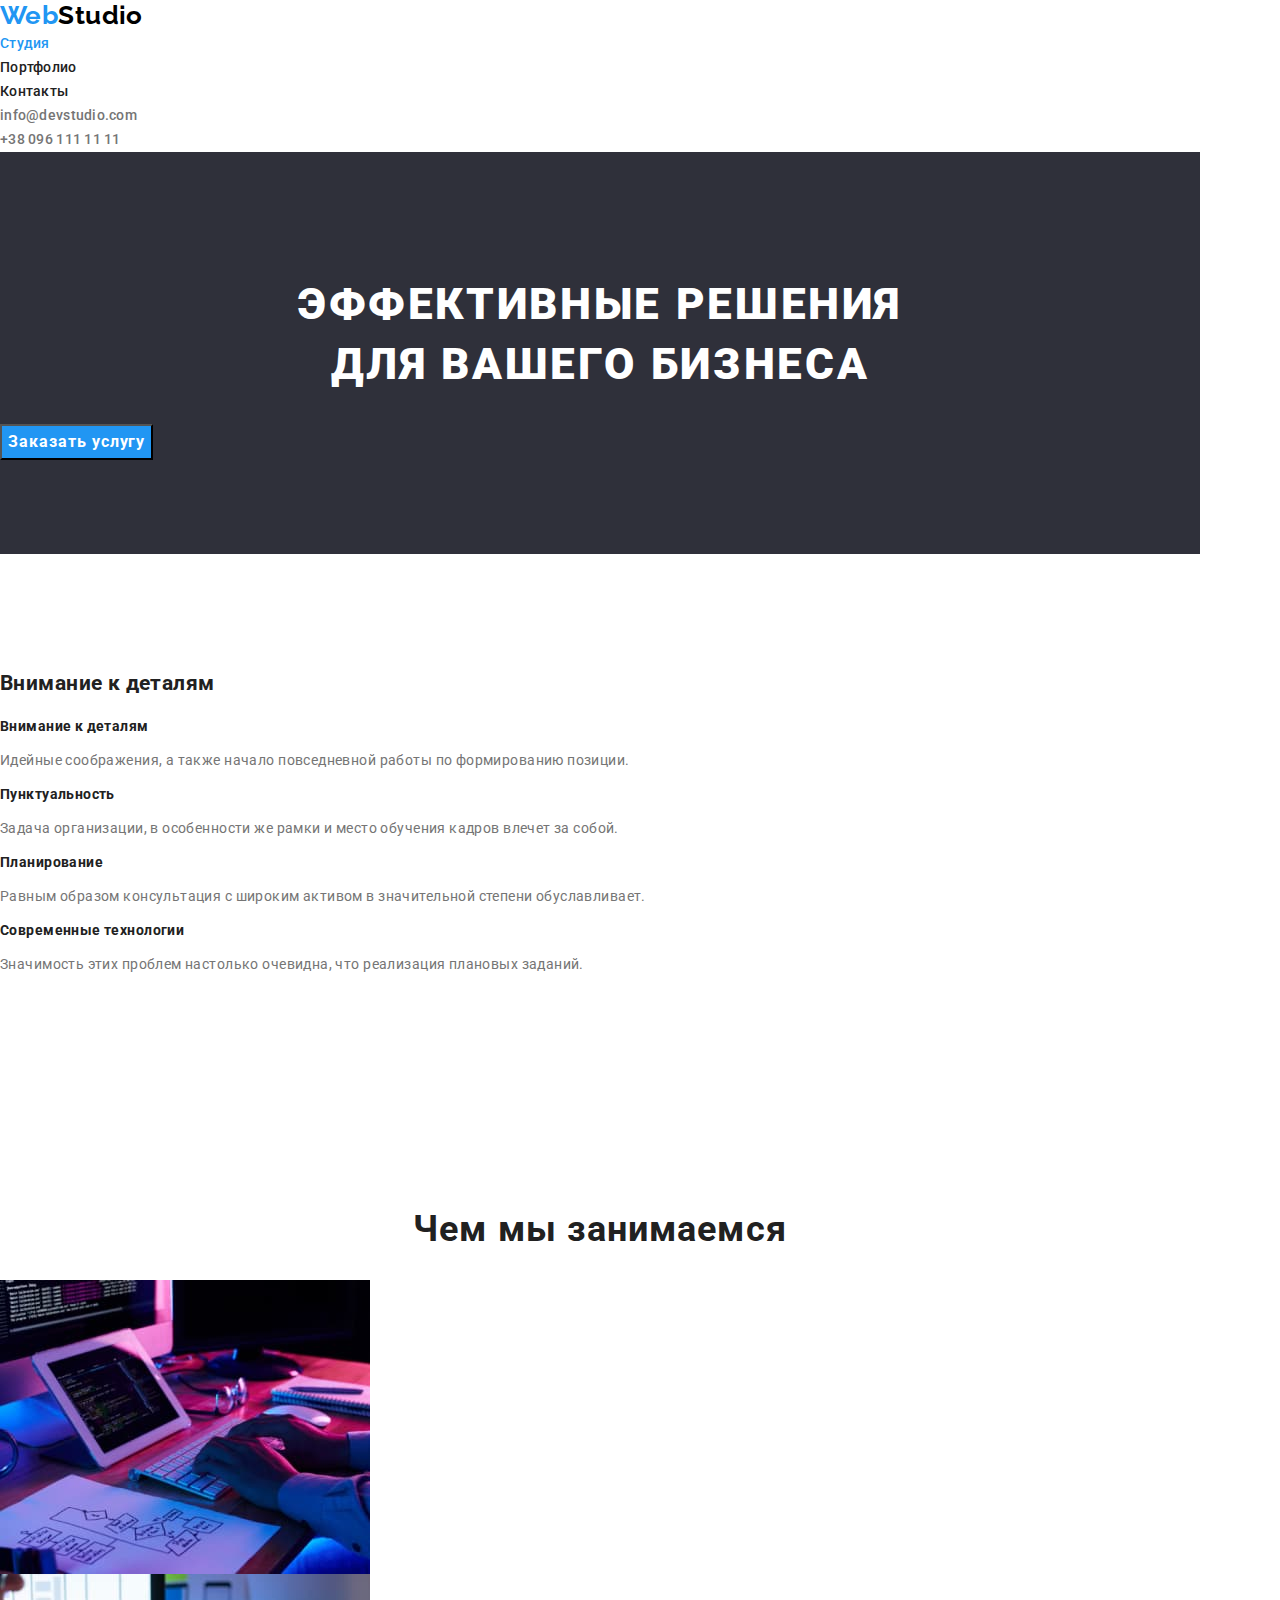
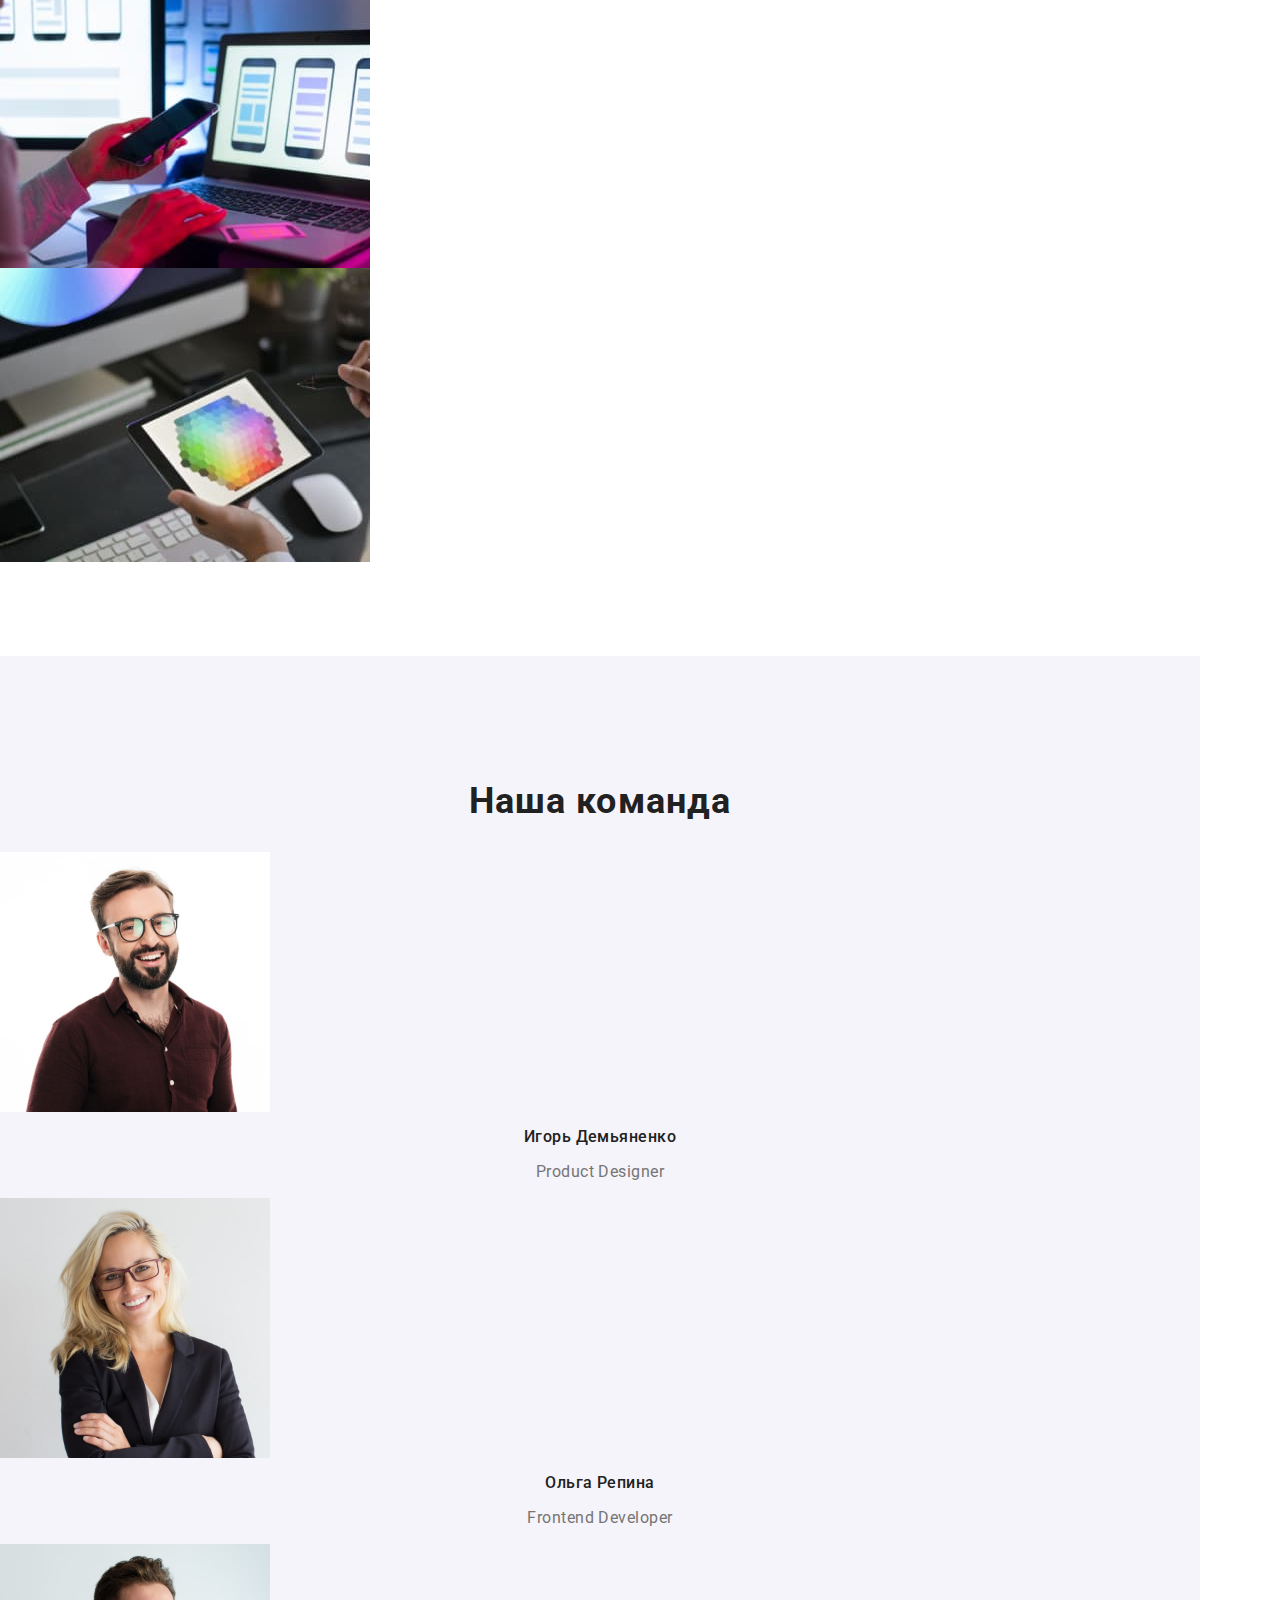
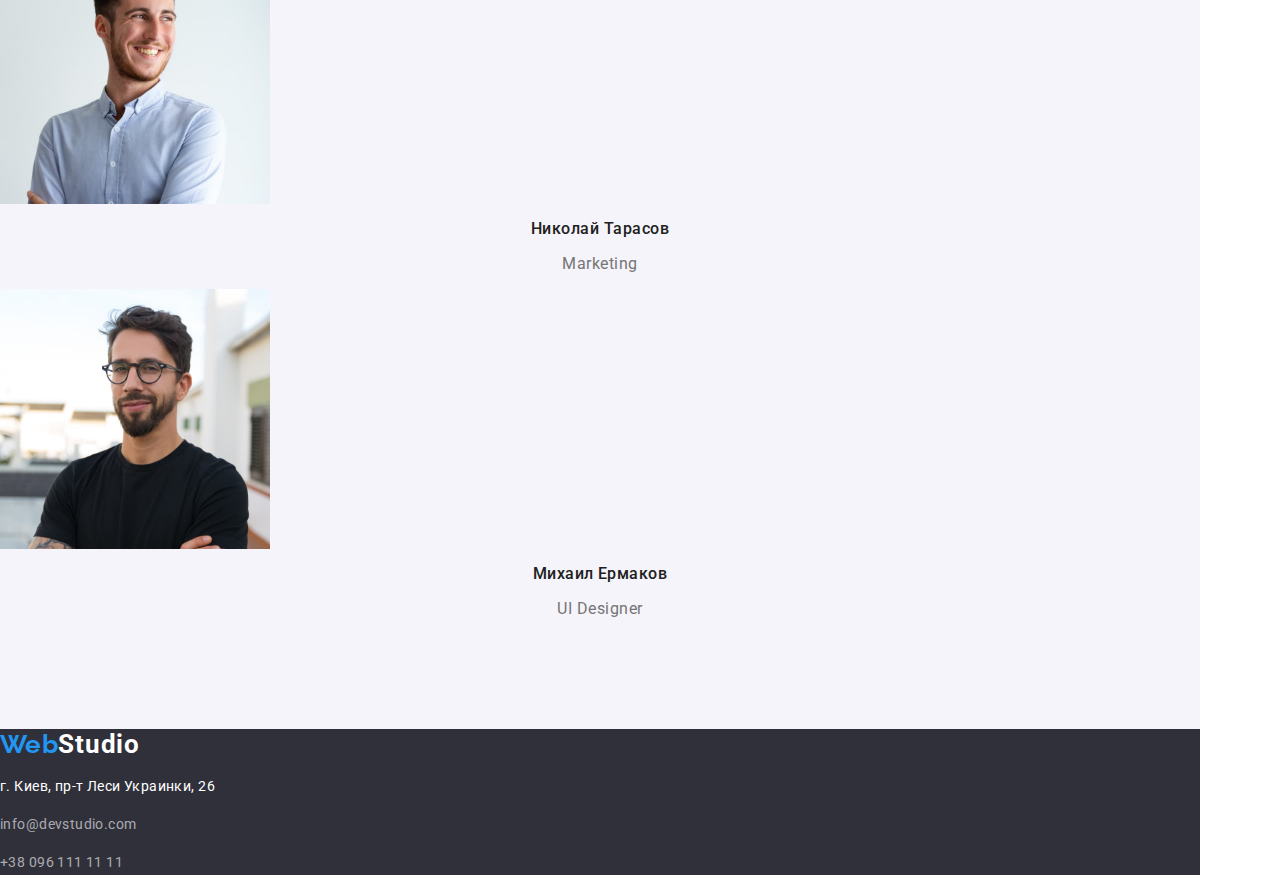
==== index.html @ 519ac24e "Normalize, sizing" ====
<!DOCTYPE html>
<html lang="ru">
  <head>
    <meta charset="UTF-8" />
    <meta http-equiv="X-UA-Compatible" content="IE=edge" />
    <meta name="viewport" content="width=device-width, initial-scale=1.0" />
    <title>Студия</title>
    <!--  -->
    <link
      rel="stylesheet"
      href="https://cdnjs.cloudflare.com/ajax/libs/modern-normalize/1.1.0/modern-normalize.min.css"
    />
    <!--Подключение CSS-->
    <link rel="stylesheet" href="./css/styles.css" />
    <!-- Подключение шрифтов с google -->
    <link rel="preconnect" href="https://fonts.googleapis.com" />
    <link rel="preconnect" href="https://fonts.gstatic.com" crossorigin />
    <link
      href="https://fonts.googleapis.com/css2?family=Raleway:wght@700&family=Roboto:wght@400;500;700;900&display=swap"
      rel="stylesheet"
    />
  </head>
  <body>
    <div class="container">
      <!--Шапка-->
      <header class="head">
        <!--Навигация шапки-->
        <nav class="site-navigation">
          <!--Черный Логотип-->
          <a href="./index.html"
            ><span class="web no-lines">Web</span
            ><span class="studio no-lines">Studio</span></a
          >
          <!--Навигация сайта-->
          <ul class="no-dote">
            <li>
              <a class="nav-text no-lines active-page" href="./index.html"
                >Студия</a
              >
            </li>
            <li>
              <a class="nav-text no-lines" href="./portfolio.html">Портфолио</a>
            </li>
            <li><a class="nav-text no-lines" href="">Контакты</a></li>
          </ul>
        </nav>
        <!--Контакты-->
        <ul class="no-dote">
          <li>
            <a class="contacts no-lines" href="mailto:info@devstudio.com"
              >info@devstudio.com</a
            >
          </li>
          <li>
            <a class="contacts no-lines" href="tel:+380961111111"
              >+38 096 111 11 11</a
            >
          </li>
        </ul>
      </header>
      <main class="main-studio">
        <!--баннер-->
        <div class="banner">
          <section class="banner-color section">
            <h1 class="main-studio-header">
              Эффективные решения <br />
              для вашего бизнеса
            </h1>
            <button class="banner-button text-shadow" type="button">
              Заказать услугу
            </button>
          </section>
        </div>
        <!--Основные принципы-->
        <section class="main-princeples section">
          <h2 class="hidden-header">Внимание к деталям</h2>
          <ul class="no-dote">
            <li>
              <h3 class="second-header">Внимание к деталям</h3>
              <p class="principles-description">
                Идейные соображения, а также начало повседневной работы по
                формированию позиции.
              </p>
            </li>
            <li>
              <h3 class="second-header">Пунктуальность</h3>
              <p class="principles-description">
                Задача организации, в особенности же рамки и место обучения
                кадров влечет за собой.
              </p>
            </li>
            <li>
              <h3 class="second-header">Планирование</h3>
              <p class="principles-description">
                Равным образом консультация с широким активом в значительной
                степени обуславливает.
              </p>
            </li>
            <li>
              <h3 class="second-header">Современные технологии</h3>
              <p class="principles-description">
                Значимость этих проблем настолько очевидна, что реализация
                плановых заданий.
              </p>
            </li>
          </ul>
        </section>
        <!--Чем мы занимаемся-->
        <section class="section">
          <h2 class="section-header-text">Чем мы занимаемся</h2>
          <ul class="no-dote">
            <li>
              <img
                class="img-block"
                src="./images/job1.jpg"
                alt="Верстаем"
                width="370"
              />
            </li>
            <li>
              <img
                class="img-block"
                src="./images/job2.jpg"
                alt="Рисуем"
                width="370"
              />
            </li>
            <li>
              <img
                class="img-block"
                src="./images/job3.jpg"
                alt="Продаем"
                width="370"
              />
            </li>
          </ul>
        </section>
        <!--Сотрудники-->
        <section class="about-workers section">
          <h2 class="section-header-text">Наша команда</h2>
          <ul class="no-dote">
            <li>
              <img
                class="img-block"
                src="./images/igor.jpg"
                alt="Игорь Демьяненко"
                width="270"
              />
              <h3 class="worker-name">Игорь Демьяненко</h3>
              <p class="position">Product Designer</p>
            </li>
            <li>
              <img
                class="img-block"
                src="./images/olga.jpg"
                alt="Ольга Репина"
                width="270"
              />
              <h3 class="worker-name">Ольга Репина</h3>
              <p class="position">Frontend Developer</p>
            </li>
            <li>
              <img
                class="img-block"
                src="./images/nikolai.jpg"
                alt="Николай Тарасов"
                width="270"
              />
              <h3 class="worker-name">Николай Тарасов</h3>
              <p class="position">Marketing</p>
            </li>
            <li>
              <img
                class="img-block"
                src="./images/mihail.jpg"
                alt="Михаил Ермаков"
                width="270"
              />
              <h3 class="worker-name">Михаил Ермаков</h3>
              <p class="position">UI Designer</p>
            </li>
          </ul>
        </section>
      </main>
      <!--Подвал-->
      <footer class="basment">
        <!-- Белый логотип -->
        <a href="./index.html"
          ><span class="web no-lines">Web</span
          ><span class="studio-basment no-lines">Studio</span></a
        >
        <!-- Нижние контакты -->
        <address>
          <p>
            <a
              class="address-activity no-lines"
              href="https://www.google.com.ua/maps/place/%D0%B1%D1%83%D0%BB.+%D0%9B%D0%B5%D1%81%D0%B8+%D0%A3%D0%BA%D1%80%D0%B0%D0%B8%D0%BD%D0%BA%D0%B8,+26,+%D0%9A%D0%B8%D0%B5%D0%B2,+02000/@50.4265841,30.5361971,17z/data=!3m1!4b1!4m5!3m4!1s0x40d4cf0e033ecbe9:0x57a4dffefec77da0!8m2!3d50.4265807!4d30.5383858?hl=ru&authuser=0"
              >г. Киев, пр-т Леси Украинки, 26</a
            >
          </p>
          <p>
            <a
              class="contacts-basment no-lines"
              href="mailto:info@devstudio.com"
              >info@devstudio.com</a
            >
          </p>
          <p>
            <a class="contacts-basment no-lines" href="tel:+380961111111"
              >+38 096 111 11 11</a
            >
          </p>
        </address>
      </footer>
    </div>
  </body>
</html>
---- css/styles.css ----
/* Палитра */
/* Цвет основного текста #212121*/
/* Вторичный цвет текста #757575*/
/* Троичный цвет текста rgba(255, 255, 255, 0.6); */
/* Цвет действия #2196F3*/
/* Белый цвет текста #FFFFFF*/
/* Основной фон #ffffff*/
/* Вторичный фон #E5E5E5; */
/* Дополнительный фон #2F303A; */

:root {
  --main-text-color: #212121;
  --brand-color: #2196f3;
  --second-text-color: #757575;
  --white-color: #ffffff;
}
body {
  color: var(--main-text-color);
  font-family: "roboto", sans-serif;
  font-weight: 400;
  font-size: 14px;
  line-height: 1.71;
  letter-spacing: 0.03em;
  background-color: var(--white-color);
}
.container {
  width: 1200px;
}

/* img делаем блочным */
.img-block {
  display: block;
  max-width: 100%;
  height: auto;
}
/*  */
.no-lines {
  /* Забираем декоративные линии */
  text-decoration: none;
  /* Забираем декоративные линии */
  display: inline-block;
}

/* Забираем вид маркера и отступы*/
.no-dote {
  list-style-type: none;
  margin: 0;
  padding: 0;
}

/*Шапка*/
/*Navigation*/
/*Logotyp*/
.web,
.studio {
  text-decoration: none;
  font-family: Raleway;
  font-weight: bold;
  font-size: 26px;
  line-height: 1.2;
}
.web {
  color: var(--brand-color);
}
.studio {
  color: #000000;
}
.nav-text {
  color: var(--main-text-color);
  font-style: normal;
  font-weight: 500;
  font-size: 14px;
  line-height: 1.14;
  letter-spacing: 0.02em;
}
.active-page {
  color: var(--brand-color);
}

.nav-text:hover,
.nav-text:focus {
  color: var(--brand-color);
}

.contacts {
  text-decoration: none;
  font-style: normal;
  font-weight: 500;
  font-size: 14px;
  line-height: 1.14;
  letter-spacing: 0.02em;
  color: var(--second-text-color);
}
.contacts:hover,
.contacts:focus {
  color: var(--brand-color);
}
.mail-contact
/*Студия*/
/*Баннер*/
.banner {
  background-color: #2f303a;
}
.banner-color {
  background-color: #2f303a;
}
.main-studio-header {
  font-weight: 900;
  font-size: 44px;
  line-height: 1.36;
  text-align: center;
  letter-spacing: 0.06em;
  text-transform: uppercase;
  color: var(--white-color);
}
.banner-button {
  letter-spacing: 0.06em;
  font-weight: bold;
  font-size: 16px;
  line-height: 1.87;
  align-items: center;

  background: var(--brand-color);
}
.text-shadow {
  color: var(--white-color);
}
.text-shadow:hover,
.text-shadow:focus {
  text-shadow: 0px 4px 4px rgba(0, 0, 0, 0.25), 0px 4px 4px rgba(0, 0, 0, 0.25);
}

/*Основные принципы*/

.second-header {
  font-weight: bold;
  font-size: 14px;
  line-height: 1.14;
}
.principles-description {
  font-size: 14px;
  line-height: 1.71;
  letter-spacing: 0.03em;
  color: var(--second-text-color);
}
/*Чем мы занимаемся*/
/* Наша команда */
.about-workers {
  background-color: #f5f4fa;
}
.section-header-text {
  font-weight: bold;
  font-size: 36px;
  line-height: 1.17;
  text-align: center;
  letter-spacing: 0.03em;
}
.worker-name {
  font-weight: 500;
  font-size: 16px;
  line-height: 1.18;
  text-align: center;
  letter-spacing: 0.03em;
}
.position {
  font-size: 16px;
  line-height: 1.18;
  text-align: center;
  letter-spacing: 0.03em;
  color: var(--second-text-color);
}
/*Подвал*/
.basment {
  background: #2f303a;
}

.address-activity {
  font-style: normal;
  font-size: 14px;
  line-height: 1.71;
  letter-spacing: 0.03em;
  color: var(--white-color);
}
.address-activity:hover,
.address-activity:focus {
  color: var(--brand-color);
}
.contacts-basment {
  font-style: normal;
  font-size: 14px;
  line-height: 1.71;
  letter-spacing: 0.03em;
  color: rgba(255, 255, 255, 0.6);
}
.contacts-basment:hover,
.contacts-basment:focus {
  color: var(--brand-color);
}
.studio-basment {
  font-weight: bold;
  font-size: 26px;
  line-height: 1.19;
  letter-spacing: 0.03em;
  color: var(--white-color);
}
/*Портфолио*/
.section {
  padding-top: 94px;
  padding-bottom: 94px;
}
.button-cursor {
  font-family: Raleway;
  background-color: #f5f4fa;
  font-style: normal;
  font-weight: 500;
  font-size: 16px;
  line-height: 1.62;
  text-align: center;
  letter-spacing: 0.03em;
}
.blue-button {
  background-color: var(--brand-color);
  color: var(--white-color);
}
.button-cursor:hover,
.button-cursor:focus {
  background-color: var(--brand-color);
  color: var(--white-color);
}
.project-name {
  font-weight: bold;
  font-size: 18px;
  line-height: 2;
}

.signature-gray {
  color: var(--second-text-color);
  font-size: 16px;
  line-height: 2;
}
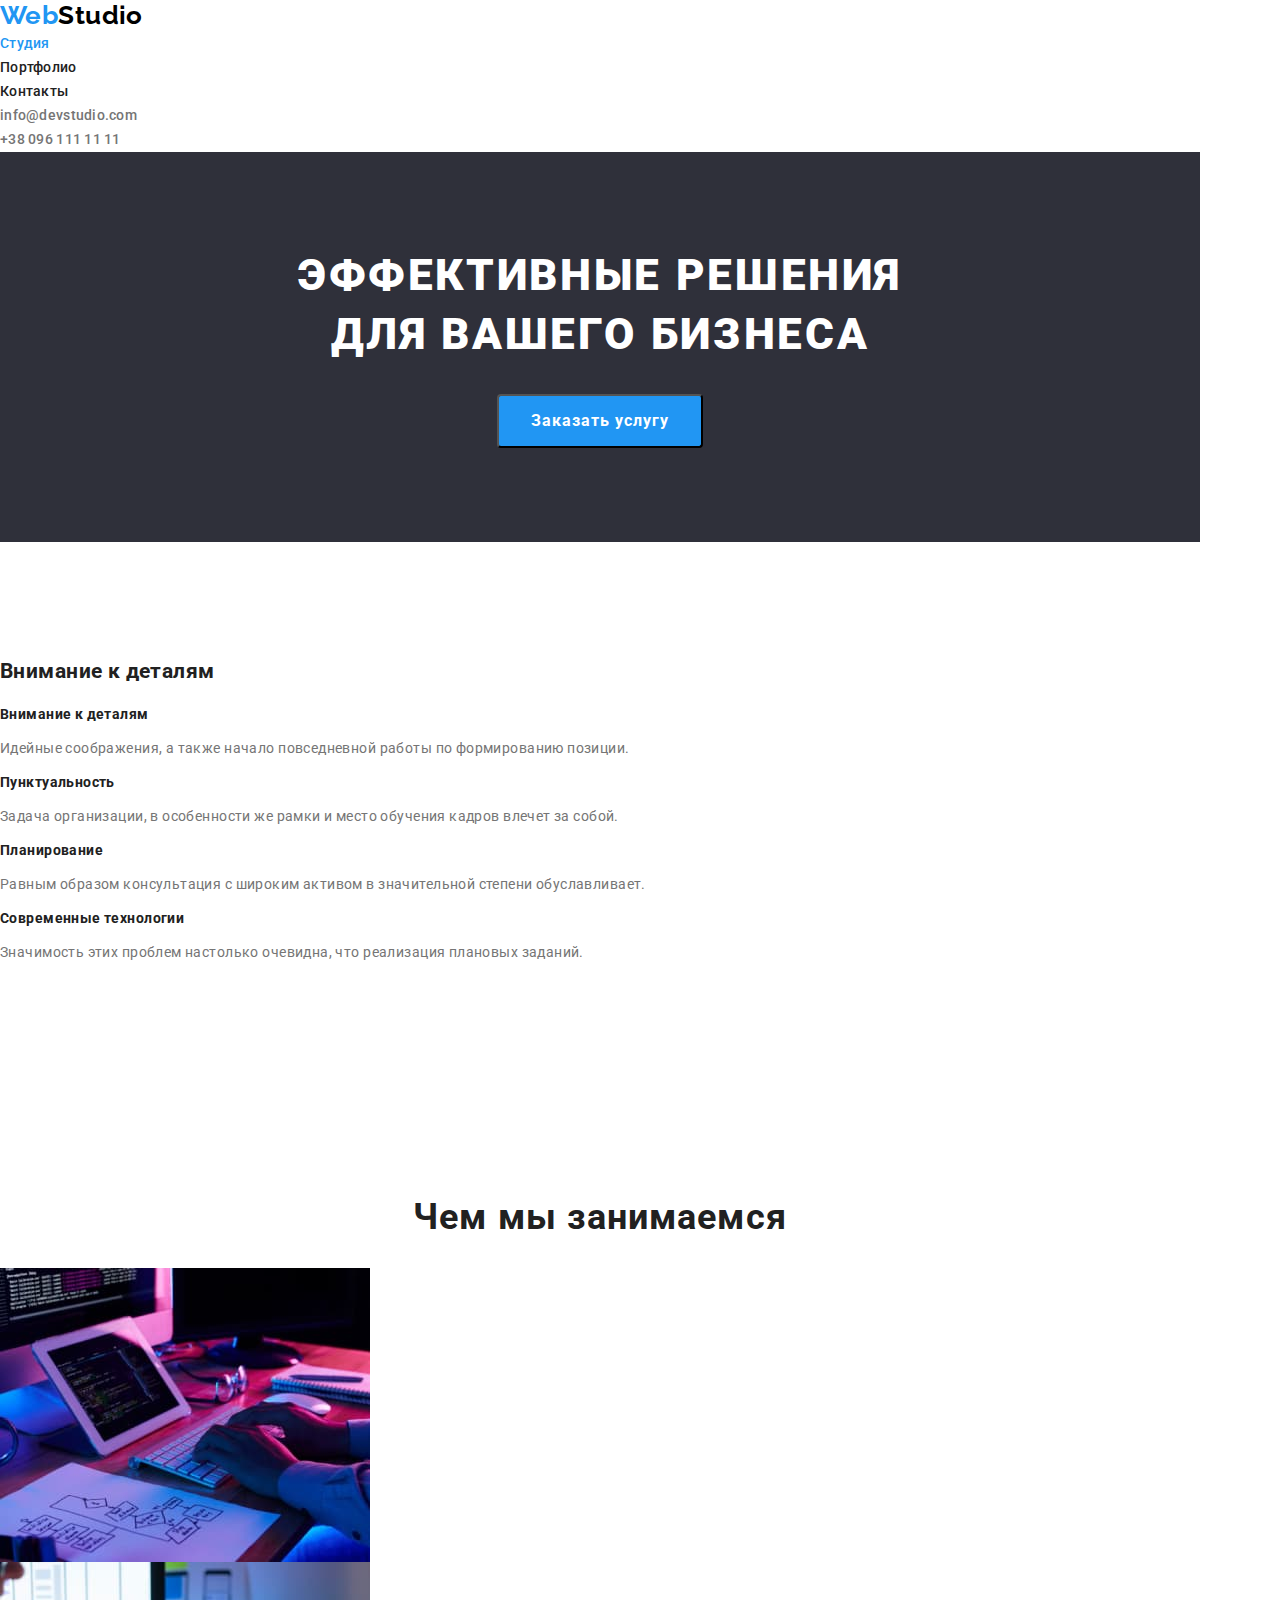
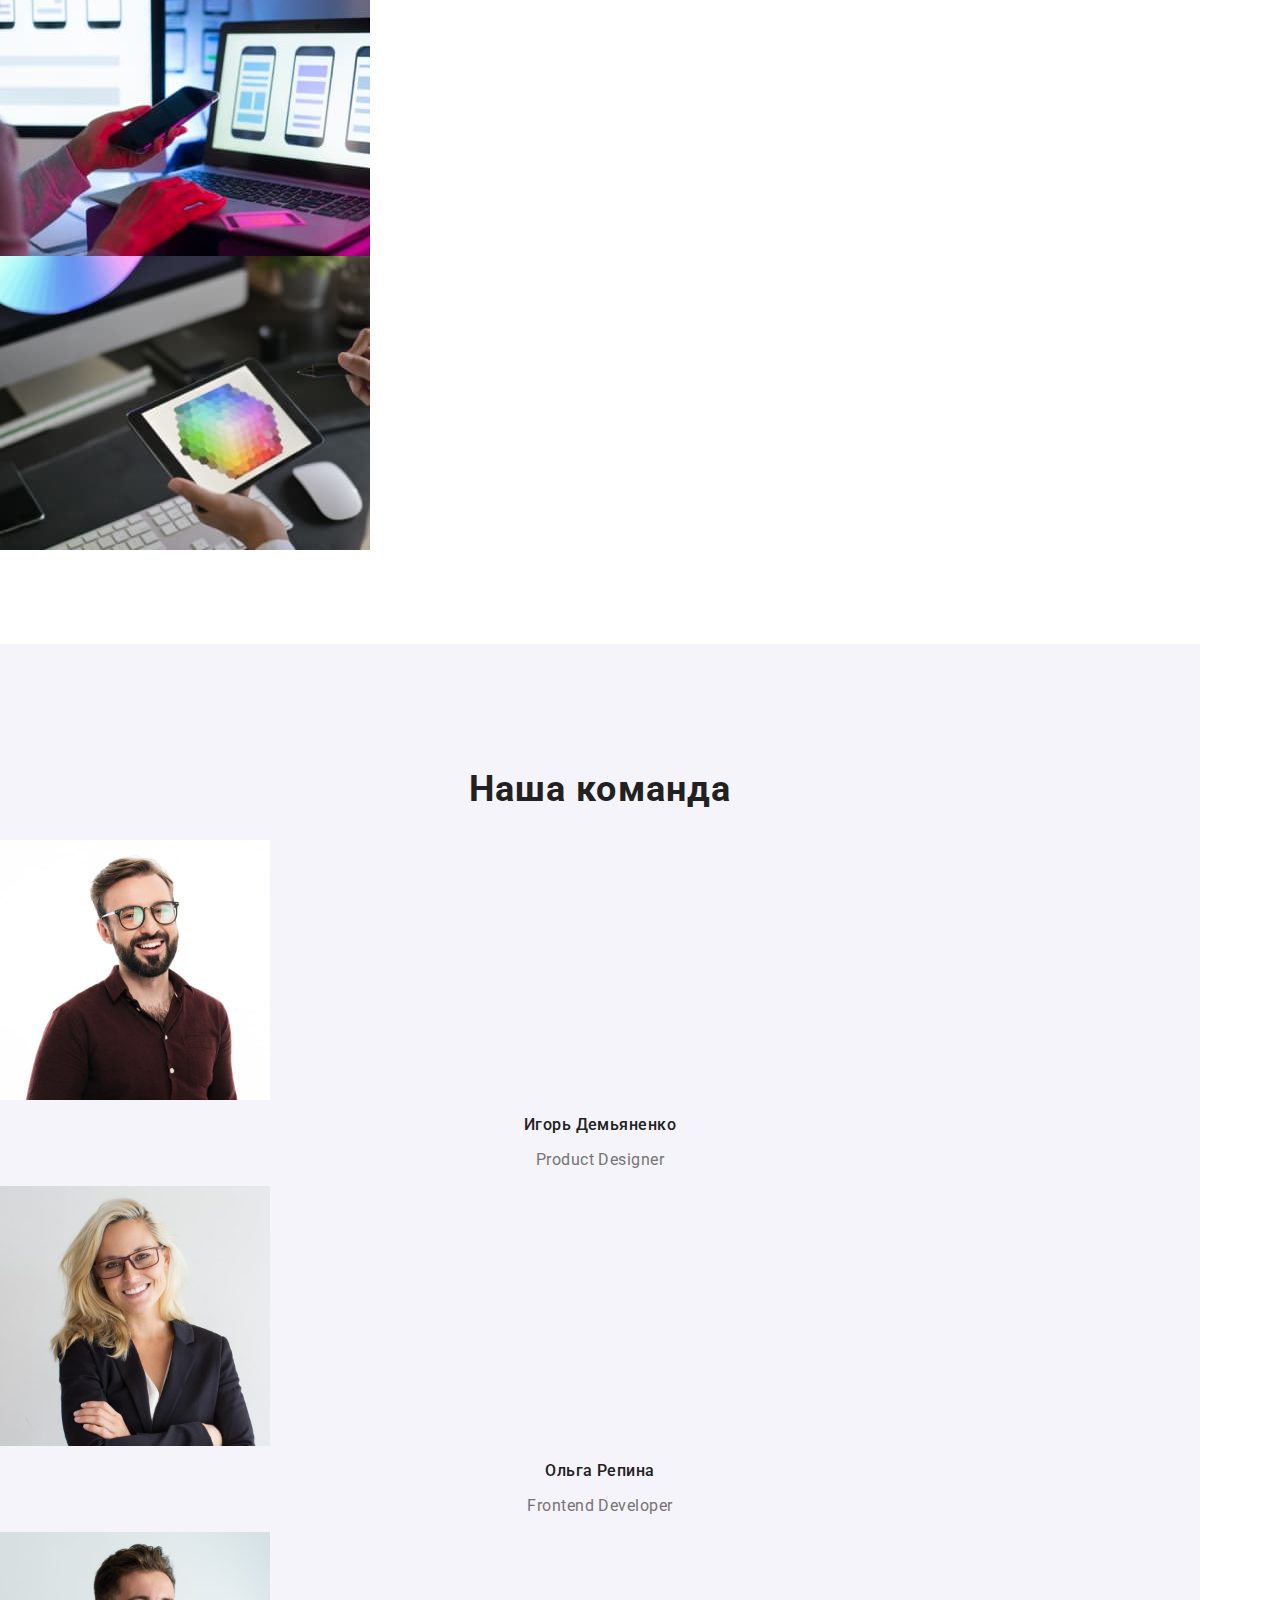
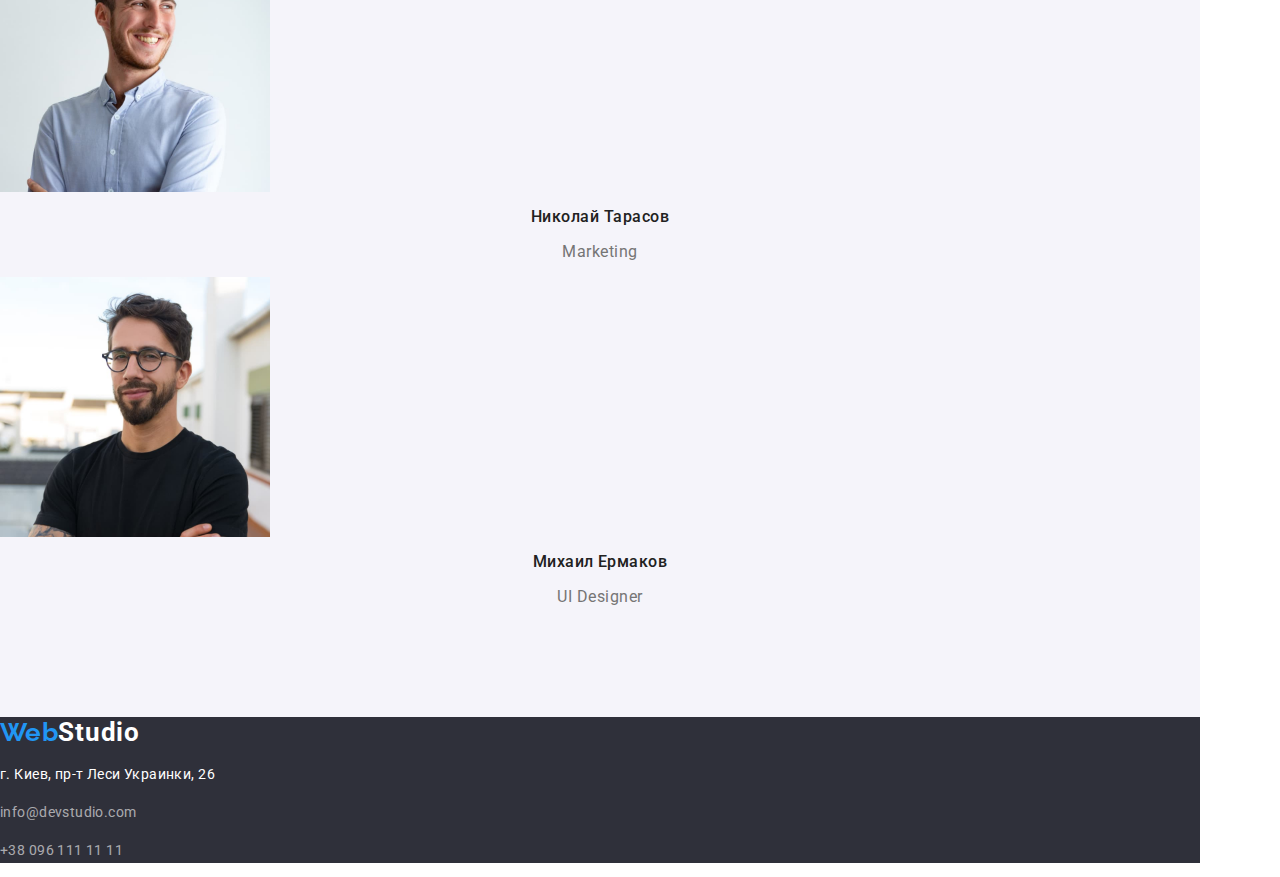
==== commit 7087c16b: "Start" ====
--- a/index.html
+++ b/index.html
@@ -5,7 +5,7 @@
     <meta http-equiv="X-UA-Compatible" content="IE=edge" />
     <meta name="viewport" content="width=device-width, initial-scale=1.0" />
     <title>Студия</title>
-    <!--  -->
+    <!--Подключение нормализатора-->
     <link
       rel="stylesheet"
       href="https://cdnjs.cloudflare.com/ajax/libs/modern-normalize/1.1.0/modern-normalize.min.css"
@@ -61,7 +61,7 @@
       <main class="main-studio">
         <!--баннер-->
         <div class="banner">
-          <section class="banner-color section">
+          <section class="banner-color banner-section section">
             <h1 class="main-studio-header">
               Эффективные решения <br />
               для вашего бизнеса
--- a/css/styles.css
+++ b/css/styles.css
@@ -101,10 +101,15 @@
 .banner {
   background-color: #2f303a;
 }
+.banner-section {
+  text-align: center;
+}
 .banner-color {
   background-color: #2f303a;
 }
 .main-studio-header {
+  margin-top: 0;
+  margin-bottom: 29px;
   font-weight: 900;
   font-size: 44px;
   line-height: 1.36;
@@ -114,14 +119,18 @@
   color: var(--white-color);
 }
 .banner-button {
+  padding: 10px 32px;
+  border-radius: 4px;
+  margin-left: auto;
+  margin-right: auto;
   letter-spacing: 0.06em;
   font-weight: bold;
   font-size: 16px;
   line-height: 1.87;
   align-items: center;
-
   background: var(--brand-color);
 }
+
 .text-shadow {
   color: var(--white-color);
 }
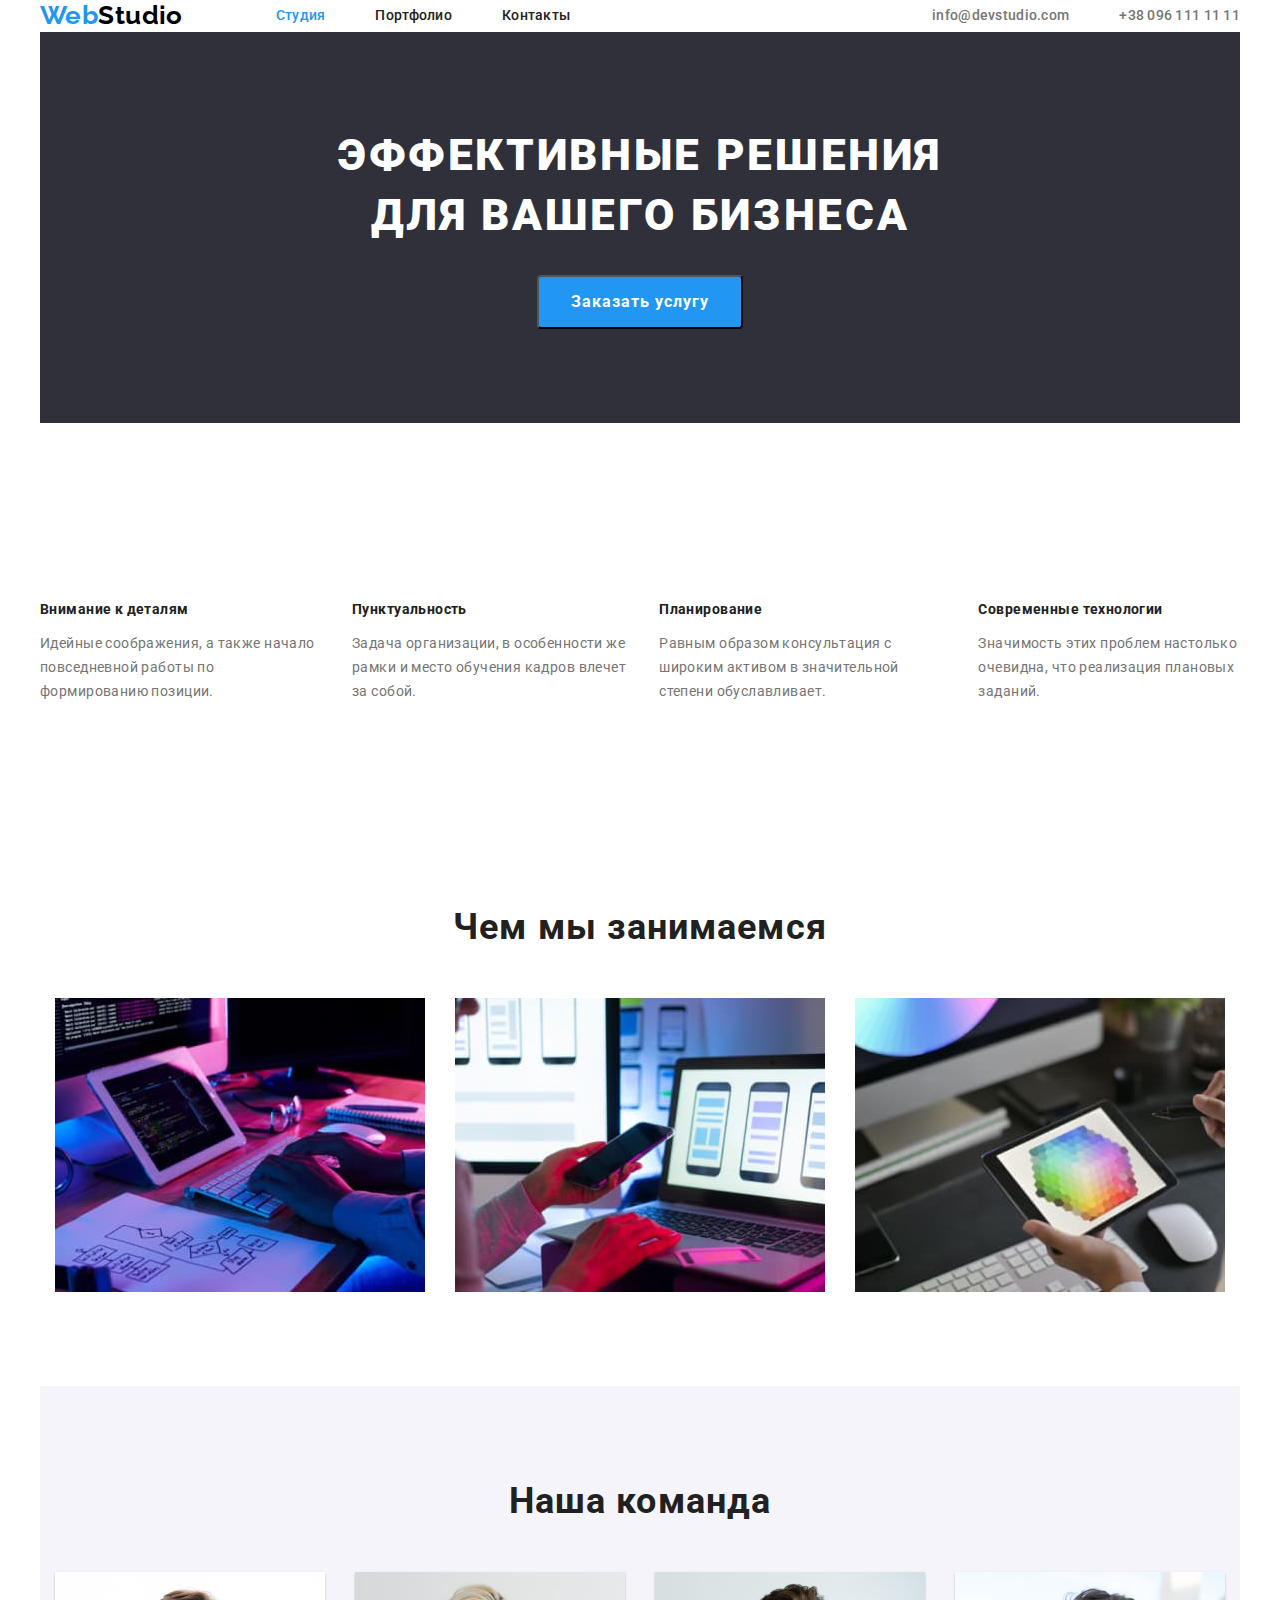
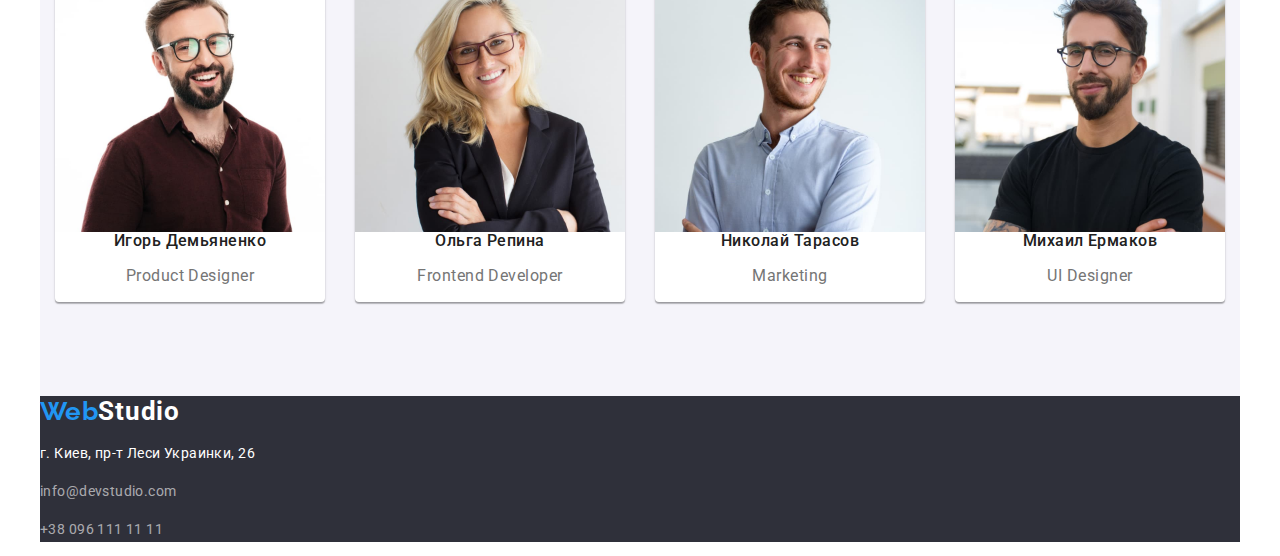
==== commit 7320ba18: "flex-containers" ====
--- a/index.html
+++ b/index.html
@@ -24,39 +24,45 @@
     <div class="container">
       <!--Шапка-->
       <header class="head">
-        <!--Навигация шапки-->
-        <nav class="site-navigation">
-          <!--Черный Логотип-->
-          <a href="./index.html"
-            ><span class="web no-lines">Web</span
-            ><span class="studio no-lines">Studio</span></a
-          >
-          <!--Навигация сайта-->
-          <ul class="no-dote">
-            <li>
-              <a class="nav-text no-lines active-page" href="./index.html"
-                >Студия</a
+        <div class="head-row">
+          <!--Навигация шапки-->
+          <nav class="nav-row site-navigation">
+            <!--Черный Логотип-->
+            <a href="./index.html"
+              ><span class="web no-lines">Web</span
+              ><span class="studio no-lines">Studio</span></a
+            >
+            <!--Навигация сайта-->
+            <ul class="site-nav no-dote">
+              <li class="item">
+                <a class="nav-text no-lines active-page" href="./index.html"
+                  >Студия</a
+                >
+              </li>
+              <li class="item">
+                <a class="nav-text no-lines" href="./portfolio.html"
+                  >Портфолио</a
+                >
+              </li>
+              <li class="item">
+                <a class="nav-text no-lines" href="">Контакты</a>
+              </li>
+            </ul>
+          </nav>
+          <!--Контакты-->
+          <ul class="site-contacts no-dote">
+            <li class="item">
+              <a class="contacts no-lines" href="mailto:info@devstudio.com"
+                >info@devstudio.com</a
               >
             </li>
-            <li>
-              <a class="nav-text no-lines" href="./portfolio.html">Портфолио</a>
-            </li>
-            <li><a class="nav-text no-lines" href="">Контакты</a></li>
-          </ul>
-        </nav>
-        <!--Контакты-->
-        <ul class="no-dote">
-          <li>
-            <a class="contacts no-lines" href="mailto:info@devstudio.com"
-              >info@devstudio.com</a
-            >
-          </li>
-          <li>
-            <a class="contacts no-lines" href="tel:+380961111111"
-              >+38 096 111 11 11</a
-            >
-          </li>
-        </ul>
+            <li class="item">
+              <a class="contacts no-lines" href="tel:+380961111111"
+                >+38 096 111 11 11</a
+              >
+            </li>
+          </ul>
+        </div>
       </header>
       <main class="main-studio">
         <!--баннер-->
@@ -73,30 +79,30 @@
         </div>
         <!--Основные принципы-->
         <section class="main-princeples section">
-          <h2 class="hidden-header">Внимание к деталям</h2>
-          <ul class="no-dote">
-            <li>
+          <h2 class="visually-hidden">Внимание к деталям</h2>
+          <ul class="main-pr-list no-dote">
+            <li class="item">
               <h3 class="second-header">Внимание к деталям</h3>
               <p class="principles-description">
                 Идейные соображения, а также начало повседневной работы по
                 формированию позиции.
               </p>
             </li>
-            <li>
+            <li class="item">
               <h3 class="second-header">Пунктуальность</h3>
               <p class="principles-description">
                 Задача организации, в особенности же рамки и место обучения
                 кадров влечет за собой.
               </p>
             </li>
-            <li>
+            <li class="item">
               <h3 class="second-header">Планирование</h3>
               <p class="principles-description">
                 Равным образом консультация с широким активом в значительной
                 степени обуславливает.
               </p>
             </li>
-            <li>
+            <li class="item">
               <h3 class="second-header">Современные технологии</h3>
               <p class="principles-description">
                 Значимость этих проблем настолько очевидна, что реализация
@@ -108,8 +114,8 @@
         <!--Чем мы занимаемся-->
         <section class="section">
           <h2 class="section-header-text">Чем мы занимаемся</h2>
-          <ul class="no-dote">
-            <li>
+          <ul class="img-row no-dote">
+            <li class="item">
               <img
                 class="img-block"
                 src="./images/job1.jpg"
@@ -117,7 +123,7 @@
                 width="370"
               />
             </li>
-            <li>
+            <li class="item">
               <img
                 class="img-block"
                 src="./images/job2.jpg"
@@ -125,7 +131,7 @@
                 width="370"
               />
             </li>
-            <li>
+            <li class="item">
               <img
                 class="img-block"
                 src="./images/job3.jpg"
@@ -138,8 +144,8 @@
         <!--Сотрудники-->
         <section class="about-workers section">
           <h2 class="section-header-text">Наша команда</h2>
-          <ul class="no-dote">
-            <li>
+          <ul class="our-team no-dote">
+            <li class="item">
               <img
                 class="img-block"
                 src="./images/igor.jpg"
@@ -149,7 +155,7 @@
               <h3 class="worker-name">Игорь Демьяненко</h3>
               <p class="position">Product Designer</p>
             </li>
-            <li>
+            <li class="item">
               <img
                 class="img-block"
                 src="./images/olga.jpg"
@@ -159,7 +165,7 @@
               <h3 class="worker-name">Ольга Репина</h3>
               <p class="position">Frontend Developer</p>
             </li>
-            <li>
+            <li class="item">
               <img
                 class="img-block"
                 src="./images/nikolai.jpg"
@@ -169,7 +175,7 @@
               <h3 class="worker-name">Николай Тарасов</h3>
               <p class="position">Marketing</p>
             </li>
-            <li>
+            <li class="item">
               <img
                 class="img-block"
                 src="./images/mihail.jpg"
--- a/css/styles.css
+++ b/css/styles.css
@@ -23,8 +23,18 @@
   letter-spacing: 0.03em;
   background-color: var(--white-color);
 }
+h1,
+h2,
+h3 {
+  margin-top: 0;
+  margin-bottom: 0;
+}
 .container {
-  width: 1200px;
+  width: 1230px;
+  padding-right: 15px;
+  padding-left: 15px;
+  margin-right: auto;
+  margin-left: auto;
 }
 
 /* img делаем блочным */
@@ -49,7 +59,15 @@
 }
 
 /*Шапка*/
+.head-row {
+  display: flex;
+  align-items: center;
+}
 /*Navigation*/
+.nav-row {
+  display: flex;
+  align-items: center;
+}
 /*Logotyp*/
 .web,
 .studio {
@@ -65,6 +83,14 @@
 .studio {
   color: #000000;
 }
+.site-nav {
+  display: flex;
+  margin-left: 93px;
+}
+.site-nav .item:not(:last-child) {
+  margin-right: 50px;
+}
+
 .nav-text {
   color: var(--main-text-color);
   font-style: normal;
@@ -81,7 +107,13 @@
 .nav-text:focus {
   color: var(--brand-color);
 }
-
+.site-contacts {
+  display: flex;
+  margin-left: auto;
+}
+.site-contacts .item:not(:last-child) {
+  margin-right: 50px;
+}
 .contacts {
   text-decoration: none;
   font-style: normal;
@@ -140,7 +172,14 @@
 }
 
 /*Основные принципы*/
-
+.main-pr-list {
+  display: flex;
+  margin-top: 50px;
+  justify-content: center;
+}
+.main-pr-list .item:not(:last-child) {
+  margin-right: 30px;
+}
 .second-header {
   font-weight: bold;
   font-size: 14px;
@@ -153,6 +192,15 @@
   color: var(--second-text-color);
 }
 /*Чем мы занимаемся*/
+.img-row {
+  display: flex;
+  margin-top: 50px;
+  justify-content: center;
+}
+.img-row .item:not(:last-child) {
+  margin-right: 30px;
+}
+
 /* Наша команда */
 .about-workers {
   background-color: #f5f4fa;
@@ -163,6 +211,20 @@
   line-height: 1.17;
   text-align: center;
   letter-spacing: 0.03em;
+}
+.our-team {
+  display: flex;
+  margin-top: 50px;
+  justify-content: center;
+}
+.our-team .item:not(:last-child) {
+  margin-right: 30px;
+}
+.our-team .item {
+  background-color: var(--white-color);
+  box-shadow: 0px 1px 3px rgba(0, 0, 0, 0.12), 0px 1px 1px rgba(0, 0, 0, 0.14),
+    0px 2px 1px rgba(0, 0, 0, 0.2);
+  border-radius: 0px 0px 4px 4px;
 }
 .worker-name {
   font-weight: 500;
@@ -217,6 +279,18 @@
   padding-top: 94px;
   padding-bottom: 94px;
 }
+.visually-hidden {
+  color: transparent;
+  text-align: center;
+}
+.button-row {
+  display: flex;
+  justify-content: center;
+}
+.button-row .item:not(:last-child) {
+  margin-right: 8px;
+}
+
 .button-cursor {
   font-family: Raleway;
   background-color: #f5f4fa;
@@ -226,6 +300,10 @@
   line-height: 1.62;
   text-align: center;
   letter-spacing: 0.03em;
+
+  box-shadow: 0px 3px 1px rgba(0, 0, 0, 0.1), 0px 1px 2px rgba(0, 0, 0, 0.08),
+    0px 2px 2px rgba(0, 0, 0, 0.12);
+  border-radius: 4px;
 }
 .blue-button {
   background-color: var(--brand-color);
@@ -236,6 +314,18 @@
   background-color: var(--brand-color);
   color: var(--white-color);
 }
+.portfolio-gallery {
+  display: flex;
+  flex-wrap: wrap;
+}
+.portfolio-gallery .item {
+  margin-right: 30px;
+  margin-bottom: 30px;
+}
+.portfolio-gallery .item:nth-child(3n) {
+  margin-right: 0;
+}
+
 .project-name {
   font-weight: bold;
   font-size: 18px;
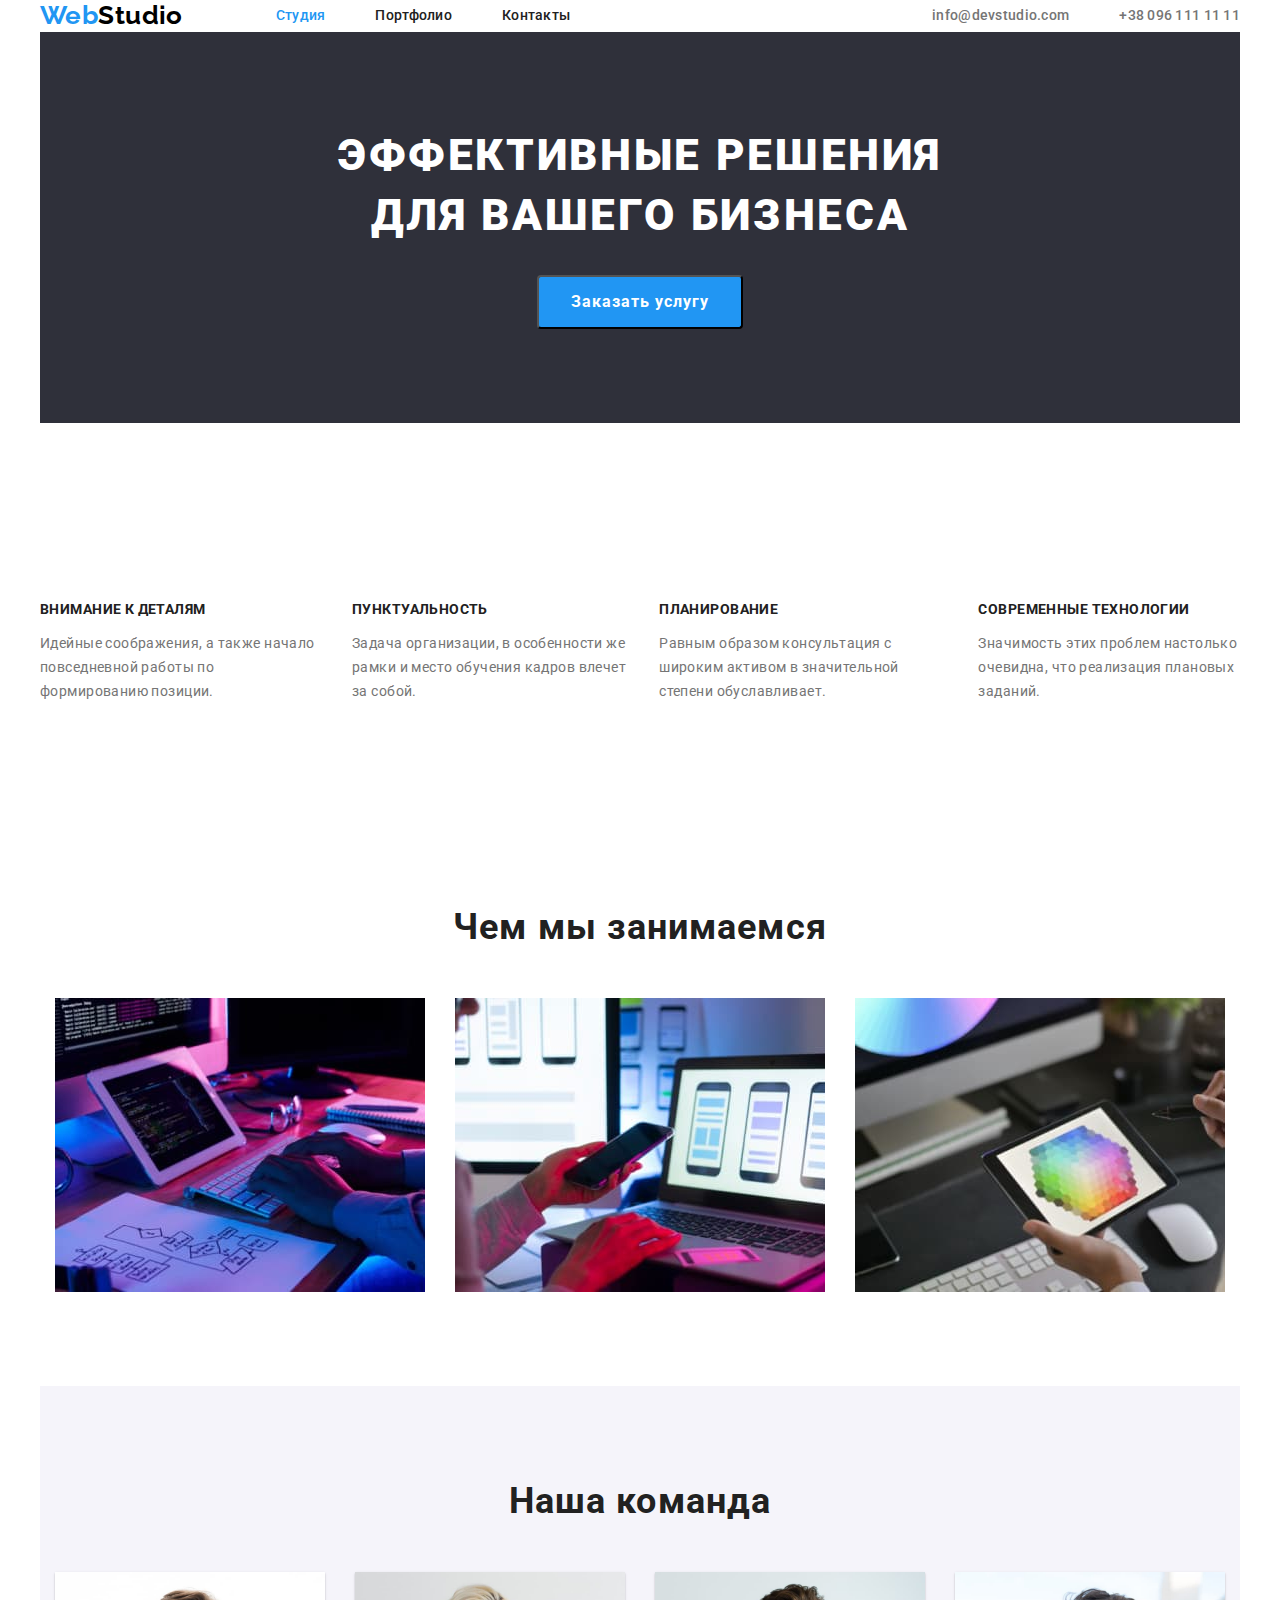
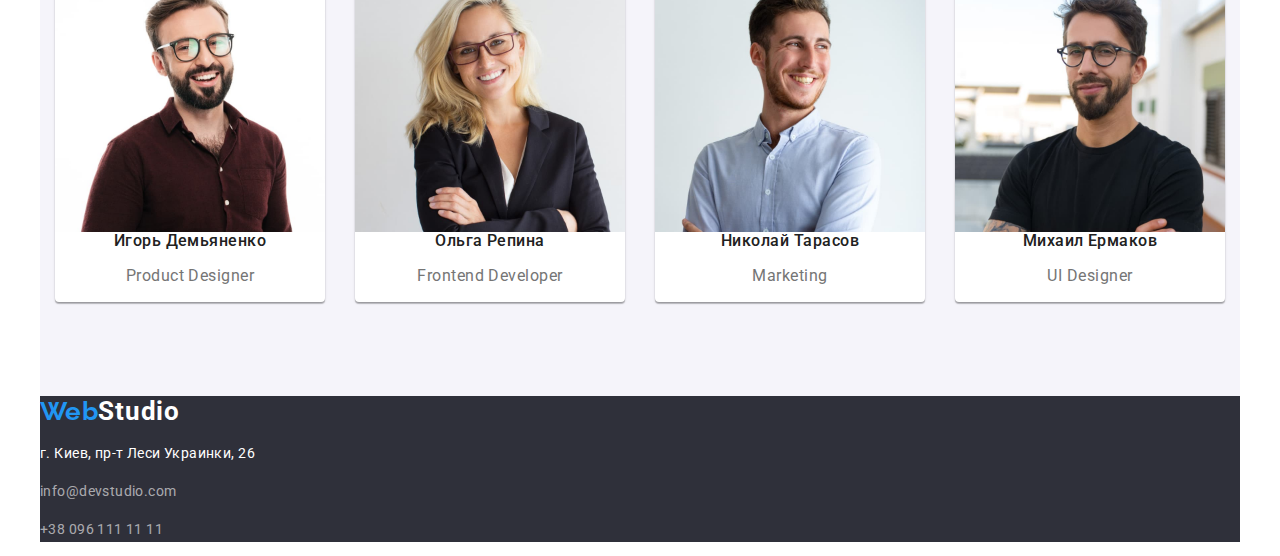
==== commit 9b6f039b: "uppertext" ====
--- a/index.html
+++ b/index.html
@@ -82,28 +82,28 @@
           <h2 class="visually-hidden">Внимание к деталям</h2>
           <ul class="main-pr-list no-dote">
             <li class="item">
-              <h3 class="second-header">Внимание к деталям</h3>
+              <h3 class="second-header">ВНИМАНИЕ К ДЕТАЛЯМ</h3>
               <p class="principles-description">
                 Идейные соображения, а также начало повседневной работы по
                 формированию позиции.
               </p>
             </li>
             <li class="item">
-              <h3 class="second-header">Пунктуальность</h3>
+              <h3 class="second-header">ПУНКТУАЛЬНОСТЬ</h3>
               <p class="principles-description">
                 Задача организации, в особенности же рамки и место обучения
                 кадров влечет за собой.
               </p>
             </li>
             <li class="item">
-              <h3 class="second-header">Планирование</h3>
+              <h3 class="second-header">ПЛАНИРОВАНИЕ</h3>
               <p class="principles-description">
                 Равным образом консультация с широким активом в значительной
                 степени обуславливает.
               </p>
             </li>
             <li class="item">
-              <h3 class="second-header">Современные технологии</h3>
+              <h3 class="second-header">СОВРЕМЕННЫЕ ТЕХНОЛОГИИ</h3>
               <p class="principles-description">
                 Значимость этих проблем настолько очевидна, что реализация
                 плановых заданий.
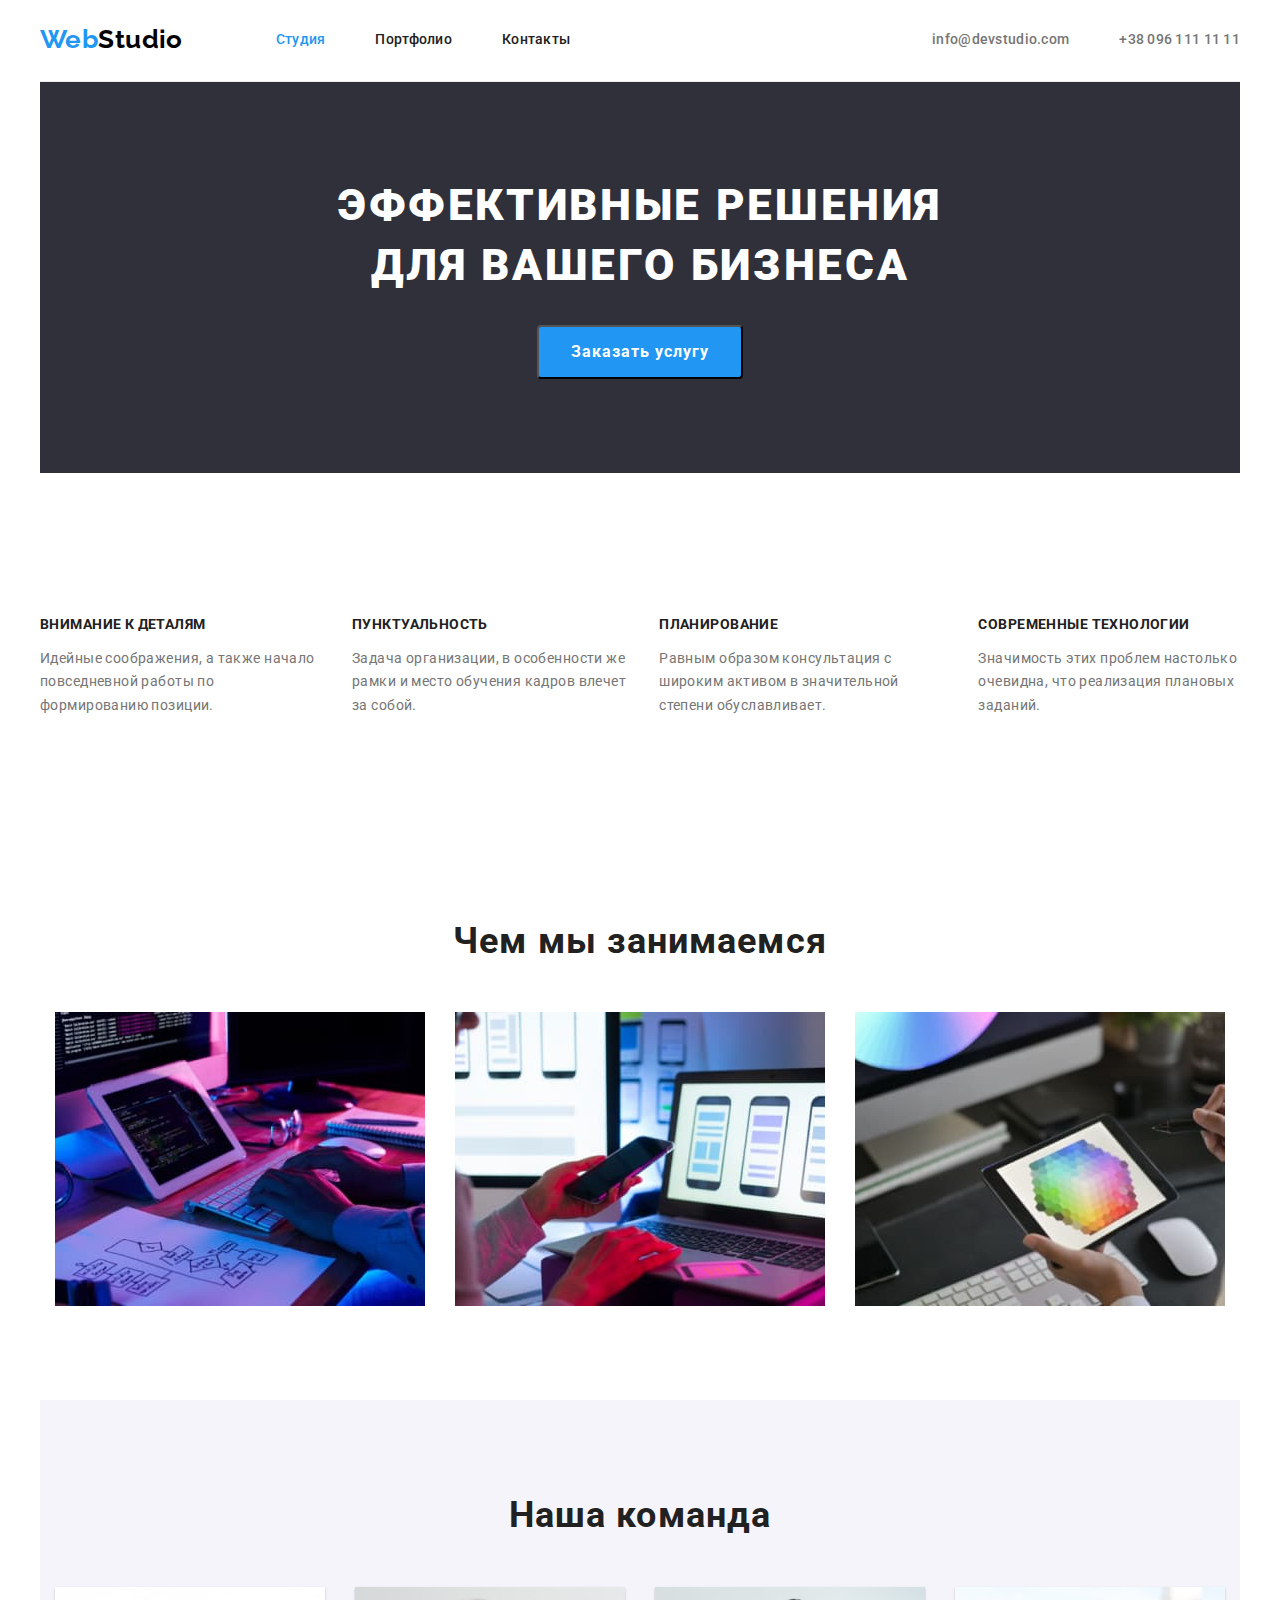
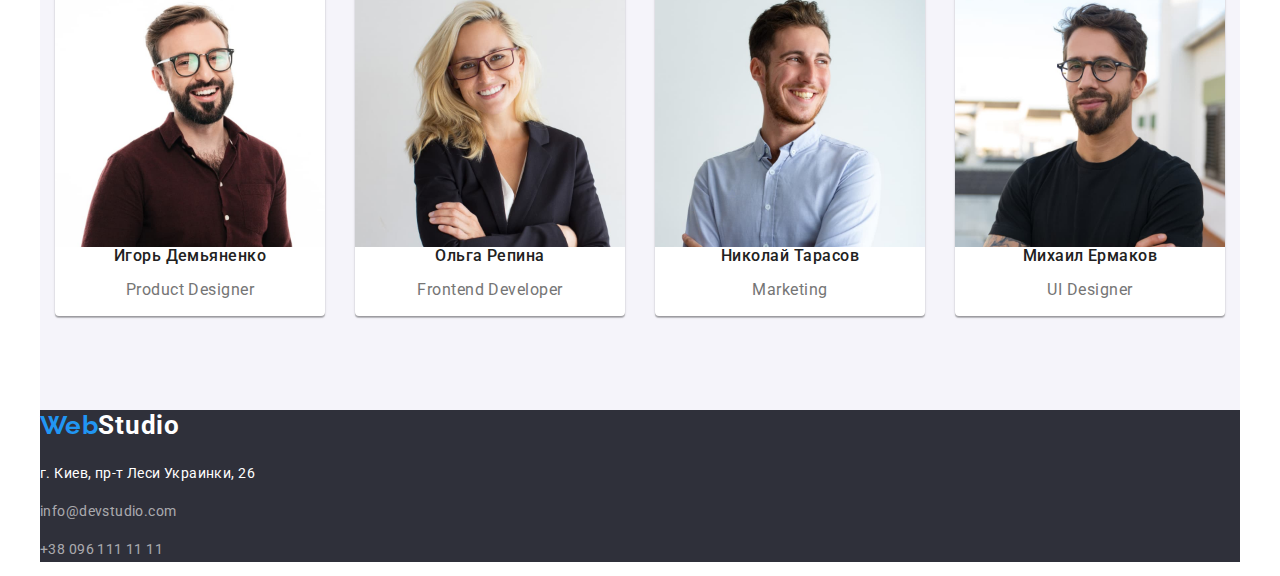
==== commit 318b2cbc: "borders" ====
--- a/index.html
+++ b/index.html
@@ -191,10 +191,12 @@
       <!--Подвал-->
       <footer class="basment">
         <!-- Белый логотип -->
-        <a href="./index.html"
-          ><span class="web no-lines">Web</span
-          ><span class="studio-basment no-lines">Studio</span></a
-        >
+        <div class="basment-logo">
+          <a href="./index.html"
+            ><span class="web no-lines">Web</span
+            ><span class="studio-basment no-lines">Studio</span></a
+          >
+        </div>
         <!-- Нижние контакты -->
         <address>
           <p>
--- a/css/styles.css
+++ b/css/styles.css
@@ -62,6 +62,9 @@
 .head-row {
   display: flex;
   align-items: center;
+  border-bottom: 1px solid #ececec;
+  padding-top: 24px;
+  padding-bottom: 25px;
 }
 /*Navigation*/
 .nav-row {
@@ -267,6 +270,9 @@
 .contacts-basment:focus {
   color: var(--brand-color);
 }
+.basment-logo {
+  margin-bottom: 20px;
+}
 .studio-basment {
   font-weight: bold;
   font-size: 26px;
@@ -282,10 +288,13 @@
 .visually-hidden {
   color: transparent;
   text-align: center;
+  font-size: 0.1px;
+  line-height: 1;
 }
 .button-row {
   display: flex;
   justify-content: center;
+  margin-bottom: 50px;
 }
 .button-row .item:not(:last-child) {
   margin-right: 8px;
@@ -300,6 +309,7 @@
   line-height: 1.62;
   text-align: center;
   letter-spacing: 0.03em;
+  border: #f5f4fa;
 
   box-shadow: 0px 3px 1px rgba(0, 0, 0, 0.1), 0px 1px 2px rgba(0, 0, 0, 0.08),
     0px 2px 2px rgba(0, 0, 0, 0.12);
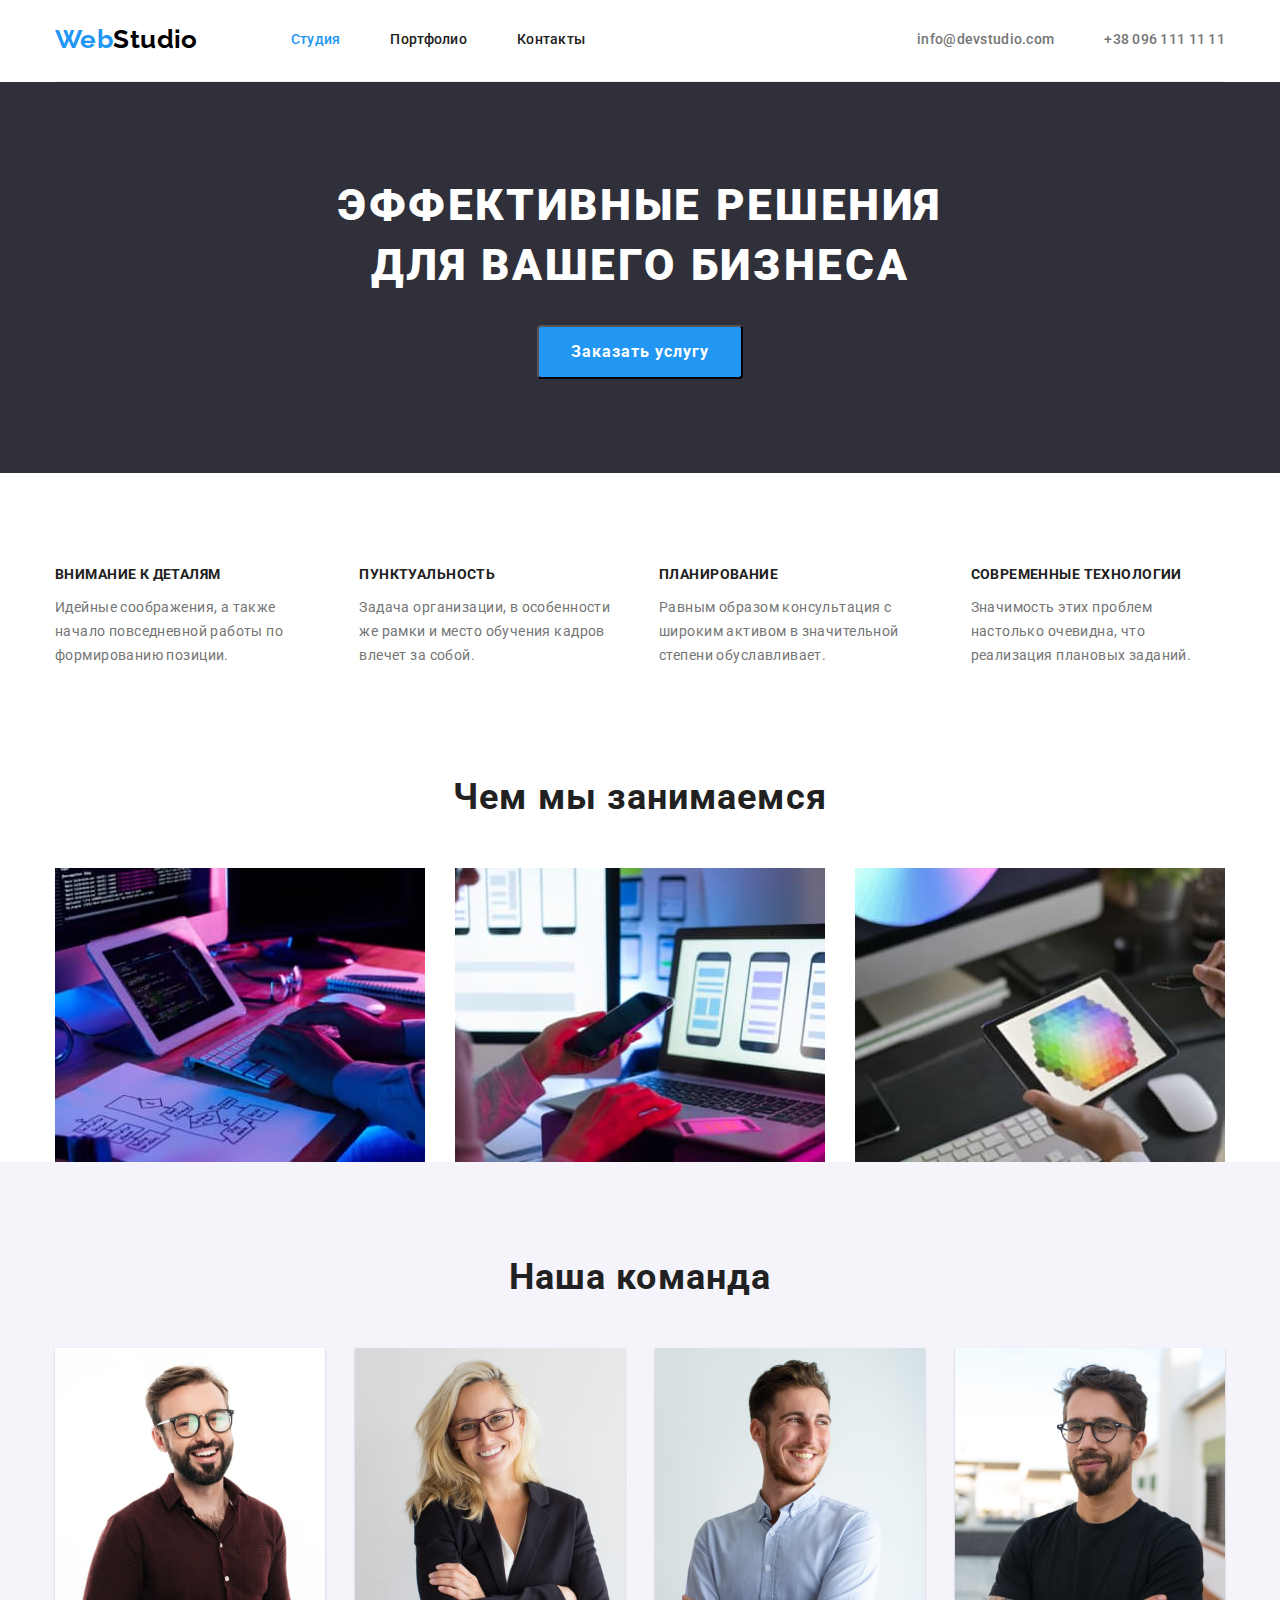
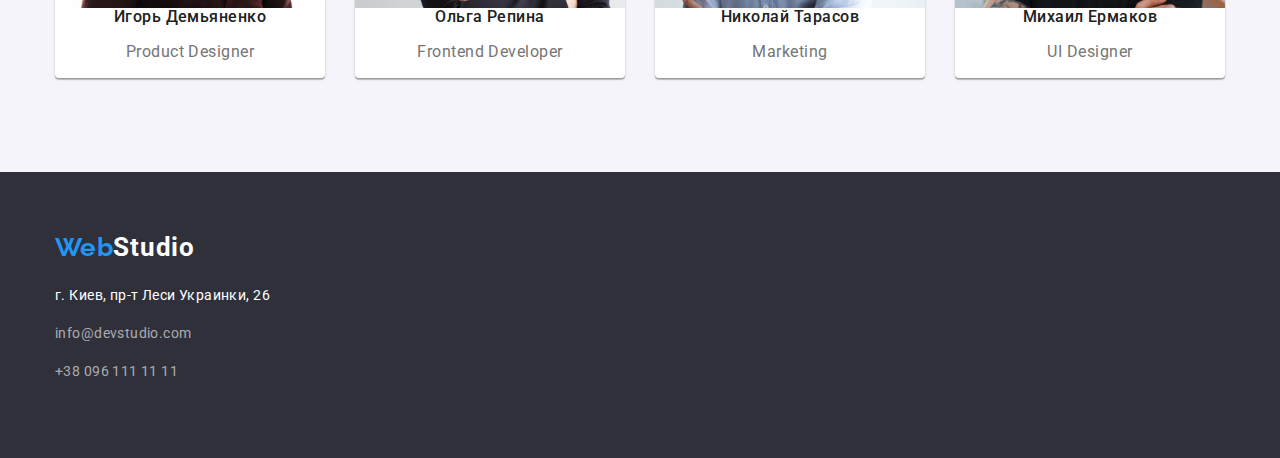
==== commit 53ffe641: "refresh main" ====
--- a/index.html
+++ b/index.html
@@ -21,9 +21,9 @@
     />
   </head>
   <body>
-    <div class="container">
-      <!--Шапка-->
-      <header class="head">
+    <!--Шапка-->
+    <header class="head">
+      <div class="container">
         <div class="head-row">
           <!--Навигация шапки-->
           <nav class="nav-row site-navigation">
@@ -63,11 +63,14 @@
             </li>
           </ul>
         </div>
-      </header>
-      <main class="main-studio">
-        <!--баннер-->
+      </div>
+    </header>
+    <main class="main-studio">
+      <!--баннер-->
+      
         <div class="banner">
           <section class="banner-color banner-section section">
+            <div class="container">
             <h1 class="main-studio-header">
               Эффективные решения <br />
               для вашего бизнеса
@@ -77,149 +80,155 @@
             </button>
           </section>
         </div>
-        <!--Основные принципы-->
-        <section class="main-princeples section">
-          <h2 class="visually-hidden">Внимание к деталям</h2>
-          <ul class="main-pr-list no-dote">
-            <li class="item">
-              <h3 class="second-header">ВНИМАНИЕ К ДЕТАЛЯМ</h3>
-              <p class="principles-description">
-                Идейные соображения, а также начало повседневной работы по
-                формированию позиции.
-              </p>
-            </li>
-            <li class="item">
-              <h3 class="second-header">ПУНКТУАЛЬНОСТЬ</h3>
-              <p class="principles-description">
-                Задача организации, в особенности же рамки и место обучения
-                кадров влечет за собой.
-              </p>
-            </li>
-            <li class="item">
-              <h3 class="second-header">ПЛАНИРОВАНИЕ</h3>
-              <p class="principles-description">
-                Равным образом консультация с широким активом в значительной
-                степени обуславливает.
-              </p>
-            </li>
-            <li class="item">
-              <h3 class="second-header">СОВРЕМЕННЫЕ ТЕХНОЛОГИИ</h3>
-              <p class="principles-description">
-                Значимость этих проблем настолько очевидна, что реализация
-                плановых заданий.
-              </p>
-            </li>
-          </ul>
-        </section>
-        <!--Чем мы занимаемся-->
-        <section class="section">
-          <h2 class="section-header-text">Чем мы занимаемся</h2>
-          <ul class="img-row no-dote">
-            <li class="item">
-              <img
-                class="img-block"
-                src="./images/job1.jpg"
-                alt="Верстаем"
-                width="370"
-              />
-            </li>
-            <li class="item">
-              <img
-                class="img-block"
-                src="./images/job2.jpg"
-                alt="Рисуем"
-                width="370"
-              />
-            </li>
-            <li class="item">
-              <img
-                class="img-block"
-                src="./images/job3.jpg"
-                alt="Продаем"
-                width="370"
-              />
-            </li>
-          </ul>
-        </section>
-        <!--Сотрудники-->
-        <section class="about-workers section">
-          <h2 class="section-header-text">Наша команда</h2>
-          <ul class="our-team no-dote">
-            <li class="item">
-              <img
-                class="img-block"
-                src="./images/igor.jpg"
-                alt="Игорь Демьяненко"
-                width="270"
-              />
-              <h3 class="worker-name">Игорь Демьяненко</h3>
-              <p class="position">Product Designer</p>
-            </li>
-            <li class="item">
-              <img
-                class="img-block"
-                src="./images/olga.jpg"
-                alt="Ольга Репина"
-                width="270"
-              />
-              <h3 class="worker-name">Ольга Репина</h3>
-              <p class="position">Frontend Developer</p>
-            </li>
-            <li class="item">
-              <img
-                class="img-block"
-                src="./images/nikolai.jpg"
-                alt="Николай Тарасов"
-                width="270"
-              />
-              <h3 class="worker-name">Николай Тарасов</h3>
-              <p class="position">Marketing</p>
-            </li>
-            <li class="item">
-              <img
-                class="img-block"
-                src="./images/mihail.jpg"
-                alt="Михаил Ермаков"
-                width="270"
-              />
-              <h3 class="worker-name">Михаил Ермаков</h3>
-              <p class="position">UI Designer</p>
-            </li>
-          </ul>
-        </section>
-      </main>
-      <!--Подвал-->
-      <footer class="basment">
-        <!-- Белый логотип -->
-        <div class="basment-logo">
-          <a href="./index.html"
-            ><span class="web no-lines">Web</span
-            ><span class="studio-basment no-lines">Studio</span></a
+      </div>
+      <!--Основные принципы-->
+      <section class="main-princeples section">
+        <div class="container">
+        <h2 class="visually-hidden">Внимание к деталям</h2>
+        <ul class="main-pr-list no-dote">
+          <li class="item">
+            <h3 class="second-header">ВНИМАНИЕ К ДЕТАЛЯМ</h3>
+            <p class="principles-description">
+              Идейные соображения, а также начало повседневной работы по
+              формированию позиции.
+            </p>
+          </li>
+          <li class="item">
+            <h3 class="second-header">ПУНКТУАЛЬНОСТЬ</h3>
+            <p class="principles-description">
+              Задача организации, в особенности же рамки и место обучения кадров
+              влечет за собой.
+            </p>
+          </li>
+          <li class="item">
+            <h3 class="second-header">ПЛАНИРОВАНИЕ</h3>
+            <p class="principles-description">
+              Равным образом консультация с широким активом в значительной
+              степени обуславливает.
+            </p>
+          </li>
+          <li class="item">
+            <h3 class="second-header">СОВРЕМЕННЫЕ ТЕХНОЛОГИИ</h3>
+            <p class="principles-description">
+              Значимость этих проблем настолько очевидна, что реализация
+              плановых заданий.
+            </p>
+          </li>
+        </ul>
+        </div>
+      </section>
+      <!--Чем мы занимаемся-->
+      <section>
+        <div class="container">
+        <h2 class="section-header-text">Чем мы занимаемся</h2>
+        <ul class="img-row no-dote">
+          <li class="item">
+            <img
+              class="img-block"
+              src="./images/job1.jpg"
+              alt="Верстаем"
+              width="370"
+            />
+          </li>
+          <li class="item">
+            <img
+              class="img-block"
+              src="./images/job2.jpg"
+              alt="Рисуем"
+              width="370"
+            />
+          </li>
+          <li class="item">
+            <img
+              class="img-block"
+              src="./images/job3.jpg"
+              alt="Продаем"
+              width="370"
+            />
+          </li>
+        </ul>
+        </div>
+      </section>
+      <!--Сотрудники-->
+      <section class="about-workers section">
+        <div class="container">
+        <h2 class="section-header-text">Наша команда</h2>
+        <ul class="our-team no-dote">
+          <li class="item">
+            <img
+              class="img-block"
+              src="./images/igor.jpg"
+              alt="Игорь Демьяненко"
+              width="270"
+            />
+            <h3 class="worker-name">Игорь Демьяненко</h3>
+            <p class="position">Product Designer</p>
+          </li>
+          <li class="item">
+            <img
+              class="img-block"
+              src="./images/olga.jpg"
+              alt="Ольга Репина"
+              width="270"
+            />
+            <h3 class="worker-name">Ольга Репина</h3>
+            <p class="position">Frontend Developer</p>
+          </li>
+          <li class="item">
+            <img
+              class="img-block"
+              src="./images/nikolai.jpg"
+              alt="Николай Тарасов"
+              width="270"
+            />
+            <h3 class="worker-name">Николай Тарасов</h3>
+            <p class="position">Marketing</p>
+          </li>
+          <li class="item">
+            <img
+              class="img-block"
+              src="./images/mihail.jpg"
+              alt="Михаил Ермаков"
+              width="270"
+            />
+            <h3 class="worker-name">Михаил Ермаков</h3>
+            <p class="position">UI Designer</p>
+          </li>
+        </ul>
+        </div>
+      </section>
+    </main>
+    <!--Подвал-->
+    <footer class="basment">
+      <div class="container">
+      <!-- Белый логотип -->
+      <div class="basment-logo">
+        <a href="./index.html"
+          ><span class="web no-lines">Web</span
+          ><span class="studio-basment no-lines">Studio</span></a
+        >
+      </div>
+      <!-- Нижние контакты -->
+      <address>
+        <p>
+          <a
+            class="address-activity no-lines"
+            href="https://www.google.com.ua/maps/place/%D0%B1%D1%83%D0%BB.+%D0%9B%D0%B5%D1%81%D0%B8+%D0%A3%D0%BA%D1%80%D0%B0%D0%B8%D0%BD%D0%BA%D0%B8,+26,+%D0%9A%D0%B8%D0%B5%D0%B2,+02000/@50.4265841,30.5361971,17z/data=!3m1!4b1!4m5!3m4!1s0x40d4cf0e033ecbe9:0x57a4dffefec77da0!8m2!3d50.4265807!4d30.5383858?hl=ru&authuser=0"
+            >г. Киев, пр-т Леси Украинки, 26</a
           >
-        </div>
-        <!-- Нижние контакты -->
-        <address>
-          <p>
-            <a
-              class="address-activity no-lines"
-              href="https://www.google.com.ua/maps/place/%D0%B1%D1%83%D0%BB.+%D0%9B%D0%B5%D1%81%D0%B8+%D0%A3%D0%BA%D1%80%D0%B0%D0%B8%D0%BD%D0%BA%D0%B8,+26,+%D0%9A%D0%B8%D0%B5%D0%B2,+02000/@50.4265841,30.5361971,17z/data=!3m1!4b1!4m5!3m4!1s0x40d4cf0e033ecbe9:0x57a4dffefec77da0!8m2!3d50.4265807!4d30.5383858?hl=ru&authuser=0"
-              >г. Киев, пр-т Леси Украинки, 26</a
-            >
-          </p>
-          <p>
-            <a
-              class="contacts-basment no-lines"
-              href="mailto:info@devstudio.com"
-              >info@devstudio.com</a
-            >
-          </p>
-          <p>
-            <a class="contacts-basment no-lines" href="tel:+380961111111"
-              >+38 096 111 11 11</a
-            >
-          </p>
-        </address>
-      </footer>
-    </div>
+        </p>
+        <p>
+          <a class="contacts-basment no-lines" href="mailto:info@devstudio.com"
+            >info@devstudio.com</a
+          >
+        </p>
+        <p>
+          <a class="contacts-basment no-lines" href="tel:+380961111111"
+            >+38 096 111 11 11</a
+          >
+        </p>
+      </address>
+      </div>
+    </footer>
   </body>
 </html>
--- a/css/styles.css
+++ b/css/styles.css
@@ -30,13 +30,14 @@
   margin-bottom: 0;
 }
 .container {
-  width: 1230px;
-  padding-right: 15px;
-  padding-left: 15px;
-  margin-right: auto;
-  margin-left: auto;
-}
-
+  width: 1200px;
+  padding: 0 15px;
+  margin: 0 auto;
+}
+.section {
+  padding-top: 94px;
+  padding-bottom: 94px;
+}
 /* img делаем блочным */
 .img-block {
   display: block;
@@ -57,6 +58,9 @@
   margin: 0;
   padding: 0;
 }
+button {
+  cursor: pointer;
+}
 
 /*Шапка*/
 .head-row {
@@ -141,6 +145,7 @@
 }
 .banner-color {
   background-color: #2f303a;
+  width: auto;
 }
 .main-studio-header {
   margin-top: 0;
@@ -177,7 +182,6 @@
 /*Основные принципы*/
 .main-pr-list {
   display: flex;
-  margin-top: 50px;
   justify-content: center;
 }
 .main-pr-list .item:not(:last-child) {
@@ -246,6 +250,9 @@
 /*Подвал*/
 .basment {
   background: #2f303a;
+  width: auto;
+  padding-top: 60px;
+  padding-bottom: 60px;
 }
 
 .address-activity {
@@ -260,6 +267,7 @@
   color: var(--brand-color);
 }
 .contacts-basment {
+  display: inline-block;
   font-style: normal;
   font-size: 14px;
   line-height: 1.71;
@@ -281,16 +289,18 @@
   color: var(--white-color);
 }
 /*Портфолио*/
-.section {
-  padding-top: 94px;
-  padding-bottom: 94px;
-}
+
 .visually-hidden {
-  color: transparent;
-  text-align: center;
-  font-size: 0.1px;
-  line-height: 1;
-}
+  position: absolute;
+  width: 1px;
+  height: 1px;
+  margin: -1px;
+  padding: 0;
+  overflow: hidden;
+  border: 0;
+  clip: rect(0 0 0 0);
+}
+
 .button-row {
   display: flex;
   justify-content: center;
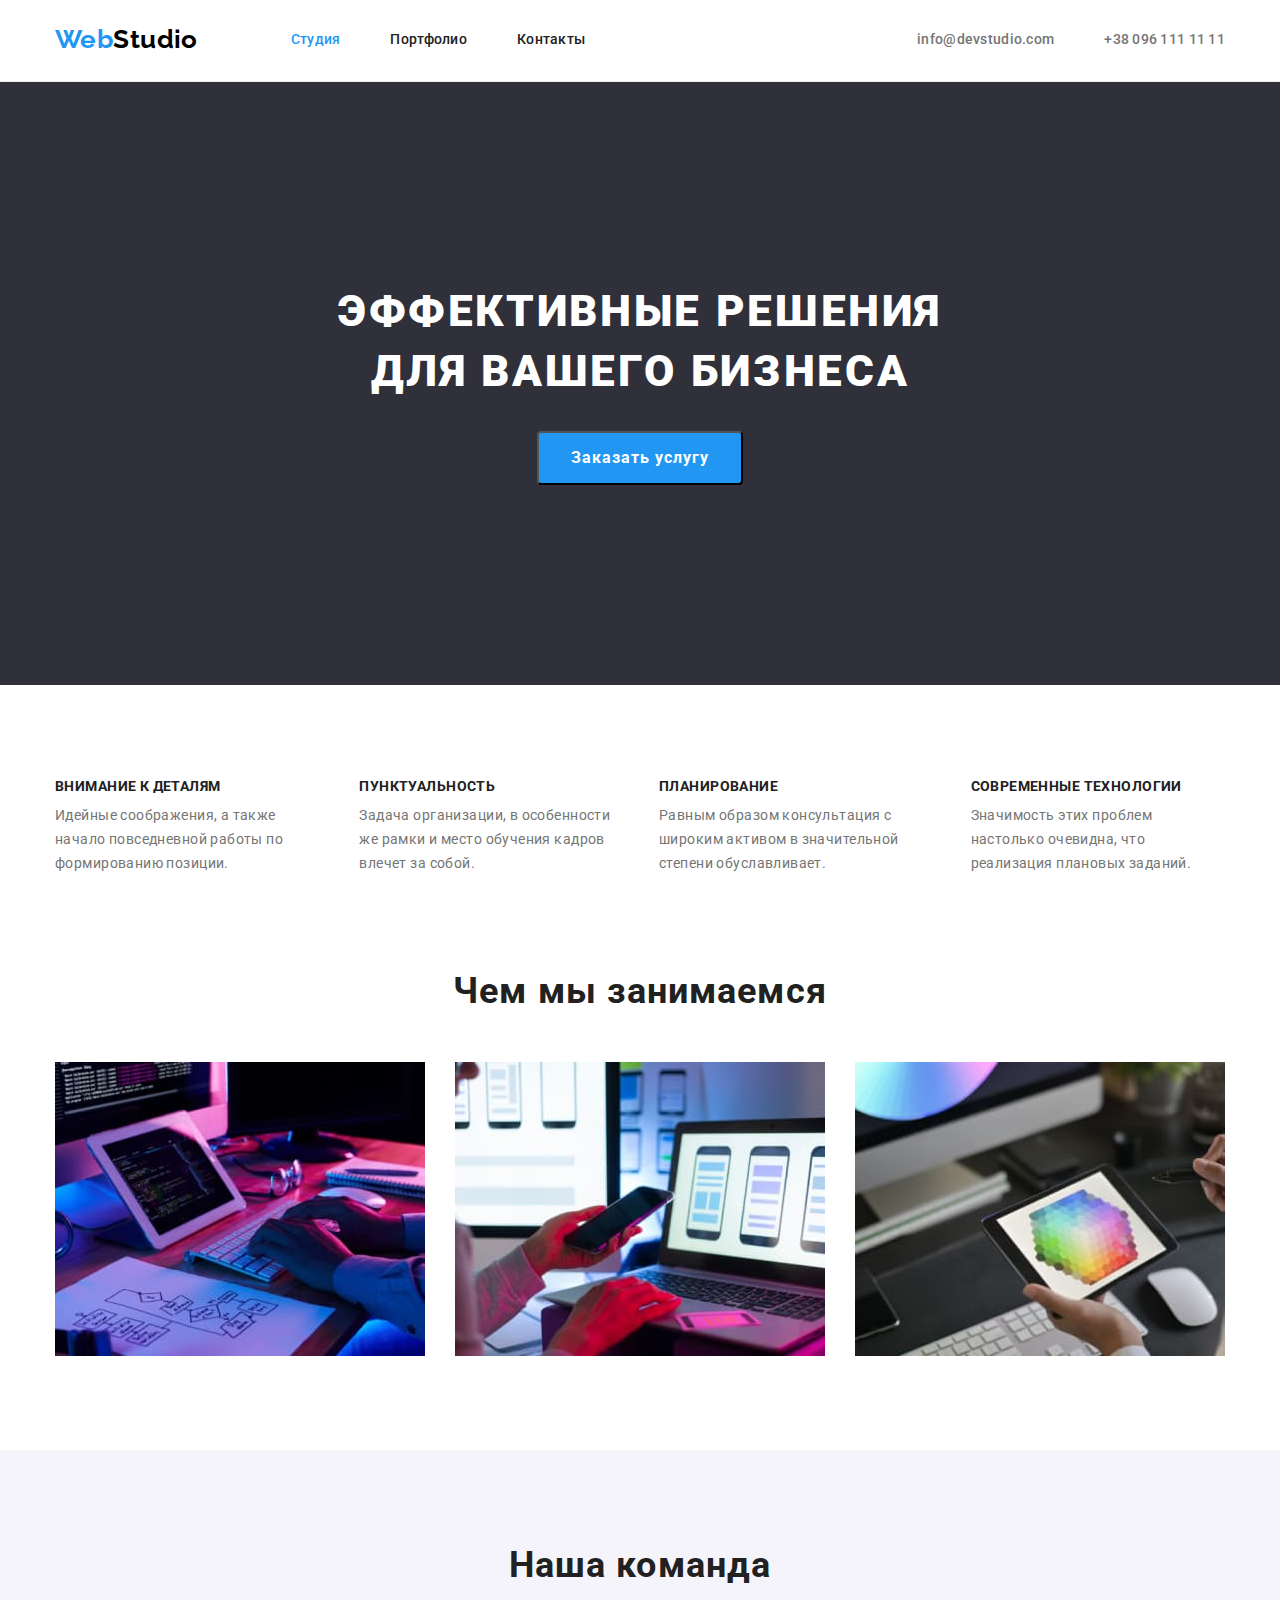
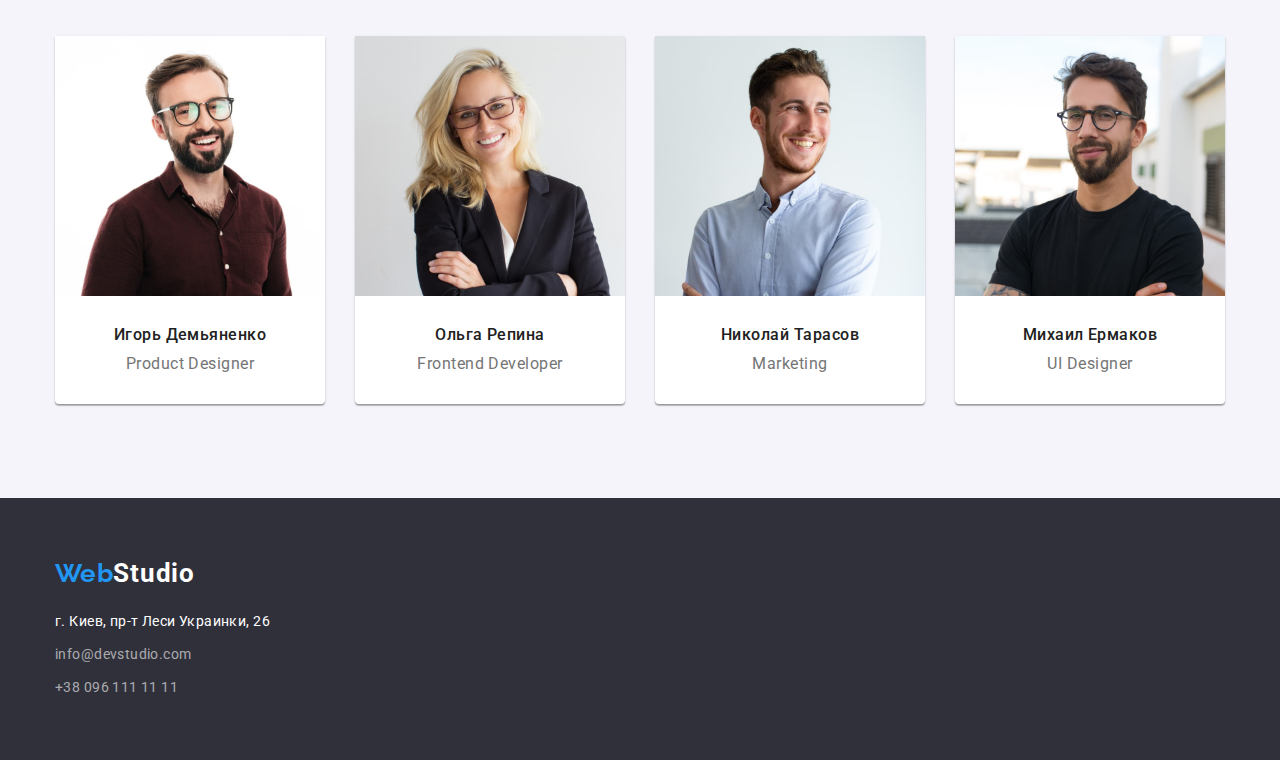
==== commit e55583dc: "Studio-page full" ====
--- a/index.html
+++ b/index.html
@@ -67,9 +67,7 @@
     </header>
     <main class="main-studio">
       <!--баннер-->
-      
-        <div class="banner">
-          <section class="banner-color banner-section section">
+          <section class="banner-section section">
             <div class="container">
             <h1 class="main-studio-header">
               Эффективные решения <br />
@@ -80,7 +78,6 @@
             </button>
           </section>
         </div>
-      </div>
       <!--Основные принципы-->
       <section class="main-princeples section">
         <div class="container">
@@ -118,7 +115,7 @@
         </div>
       </section>
       <!--Чем мы занимаемся-->
-      <section>
+      <section class="additional-sec">
         <div class="container">
         <h2 class="section-header-text">Чем мы занимаемся</h2>
         <ul class="img-row no-dote">
@@ -156,7 +153,7 @@
         <ul class="our-team no-dote">
           <li class="item">
             <img
-              class="img-block"
+              class="img-block worker-img"
               src="./images/igor.jpg"
               alt="Игорь Демьяненко"
               width="270"
@@ -166,7 +163,7 @@
           </li>
           <li class="item">
             <img
-              class="img-block"
+              class="img-block worker-img"
               src="./images/olga.jpg"
               alt="Ольга Репина"
               width="270"
@@ -176,7 +173,7 @@
           </li>
           <li class="item">
             <img
-              class="img-block"
+              class="img-block worker-img"
               src="./images/nikolai.jpg"
               alt="Николай Тарасов"
               width="270"
@@ -186,7 +183,7 @@
           </li>
           <li class="item">
             <img
-              class="img-block"
+              class="img-block worker-img"
               src="./images/mihail.jpg"
               alt="Михаил Ермаков"
               width="270"
@@ -212,13 +209,13 @@
       <address>
         <p>
           <a
-            class="address-activity no-lines"
+            class="address-item address-activity no-lines"
             href="https://www.google.com.ua/maps/place/%D0%B1%D1%83%D0%BB.+%D0%9B%D0%B5%D1%81%D0%B8+%D0%A3%D0%BA%D1%80%D0%B0%D0%B8%D0%BD%D0%BA%D0%B8,+26,+%D0%9A%D0%B8%D0%B5%D0%B2,+02000/@50.4265841,30.5361971,17z/data=!3m1!4b1!4m5!3m4!1s0x40d4cf0e033ecbe9:0x57a4dffefec77da0!8m2!3d50.4265807!4d30.5383858?hl=ru&authuser=0"
             >г. Киев, пр-т Леси Украинки, 26</a
           >
         </p>
         <p>
-          <a class="contacts-basment no-lines" href="mailto:info@devstudio.com"
+          <a class="address-item contacts-basment no-lines" href="mailto:info@devstudio.com"
             >info@devstudio.com</a
           >
         </p>
--- a/css/styles.css
+++ b/css/styles.css
@@ -7,13 +7,14 @@
 /* Основной фон #ffffff*/
 /* Вторичный фон #E5E5E5; */
 /* Дополнительный фон #2F303A; */
-
+/* Цветовые переменные */
 :root {
   --main-text-color: #212121;
   --brand-color: #2196f3;
   --second-text-color: #757575;
   --white-color: #ffffff;
 }
+/* Общие характеристики по тегам */
 body {
   color: var(--main-text-color);
   font-family: "roboto", sans-serif;
@@ -25,48 +26,52 @@
 }
 h1,
 h2,
-h3 {
+h3,
+p {
   margin-top: 0;
   margin-bottom: 0;
 }
-.container {
-  width: 1200px;
-  padding: 0 15px;
-  margin: 0 auto;
-}
-.section {
-  padding-top: 94px;
-  padding-bottom: 94px;
-}
+button {
+  cursor: pointer;
+}
+/* Общие сбросы-характеристики по классам*/
 /* img делаем блочным */
 .img-block {
   display: block;
   max-width: 100%;
   height: auto;
 }
-/*  */
+/* Отсуствие линий и прочих декораций браузера */
 .no-lines {
-  /* Забираем декоративные линии */
   text-decoration: none;
-  /* Забираем декоративные линии */
   display: inline-block;
 }
-
-/* Забираем вид маркера и отступы*/
 .no-dote {
   list-style-type: none;
   margin: 0;
   padding: 0;
 }
-button {
-  cursor: pointer;
+/* Контейнеры-секции */
+.container {
+  width: 1200px;
+  padding: 0 15px;
+  margin: 0 auto;
+}
+.section {
+  padding-top: 94px;
+  padding-bottom: 94px;
+}
+.additional-sec {
+  padding-bottom: 94px;
 }
 
 /*Шапка*/
+.head {
+  border-bottom: 1px solid #ececec;
+}
 .head-row {
   display: flex;
   align-items: center;
-  border-bottom: 1px solid #ececec;
   padding-top: 24px;
   padding-bottom: 25px;
 }
@@ -138,15 +143,17 @@
 /*Студия*/
 /*Баннер*/
 .banner {
-  background-color: #2f303a;
+  padding-top: 200px;
+  padding-bottom: 200px;
 }
 .banner-section {
-  text-align: center;
-}
-.banner-color {
+  padding-top: 200px;
+  padding-bottom: 200px;
+  text-align: center;
   background-color: #2f303a;
   width: auto;
 }
+
 .main-studio-header {
   margin-top: 0;
   margin-bottom: 29px;
@@ -188,6 +195,7 @@
   margin-right: 30px;
 }
 .second-header {
+  margin-bottom: 10px;
   font-weight: bold;
   font-size: 14px;
   line-height: 1.14;
@@ -228,12 +236,17 @@
   margin-right: 30px;
 }
 .our-team .item {
+  padding-bottom: 30px;
   background-color: var(--white-color);
   box-shadow: 0px 1px 3px rgba(0, 0, 0, 0.12), 0px 1px 1px rgba(0, 0, 0, 0.14),
     0px 2px 1px rgba(0, 0, 0, 0.2);
   border-radius: 0px 0px 4px 4px;
 }
+.worker-img {
+  margin-bottom: 30px;
+}
 .worker-name {
+  margin-bottom: 10px;
   font-weight: 500;
   font-size: 16px;
   line-height: 1.18;
@@ -266,13 +279,16 @@
 .address-activity:focus {
   color: var(--brand-color);
 }
+
 .contacts-basment {
-  display: inline-block;
   font-style: normal;
   font-size: 14px;
   line-height: 1.71;
   letter-spacing: 0.03em;
   color: rgba(255, 255, 255, 0.6);
+}
+.address-item {
+  margin-bottom: 9px;
 }
 .contacts-basment:hover,
 .contacts-basment:focus {
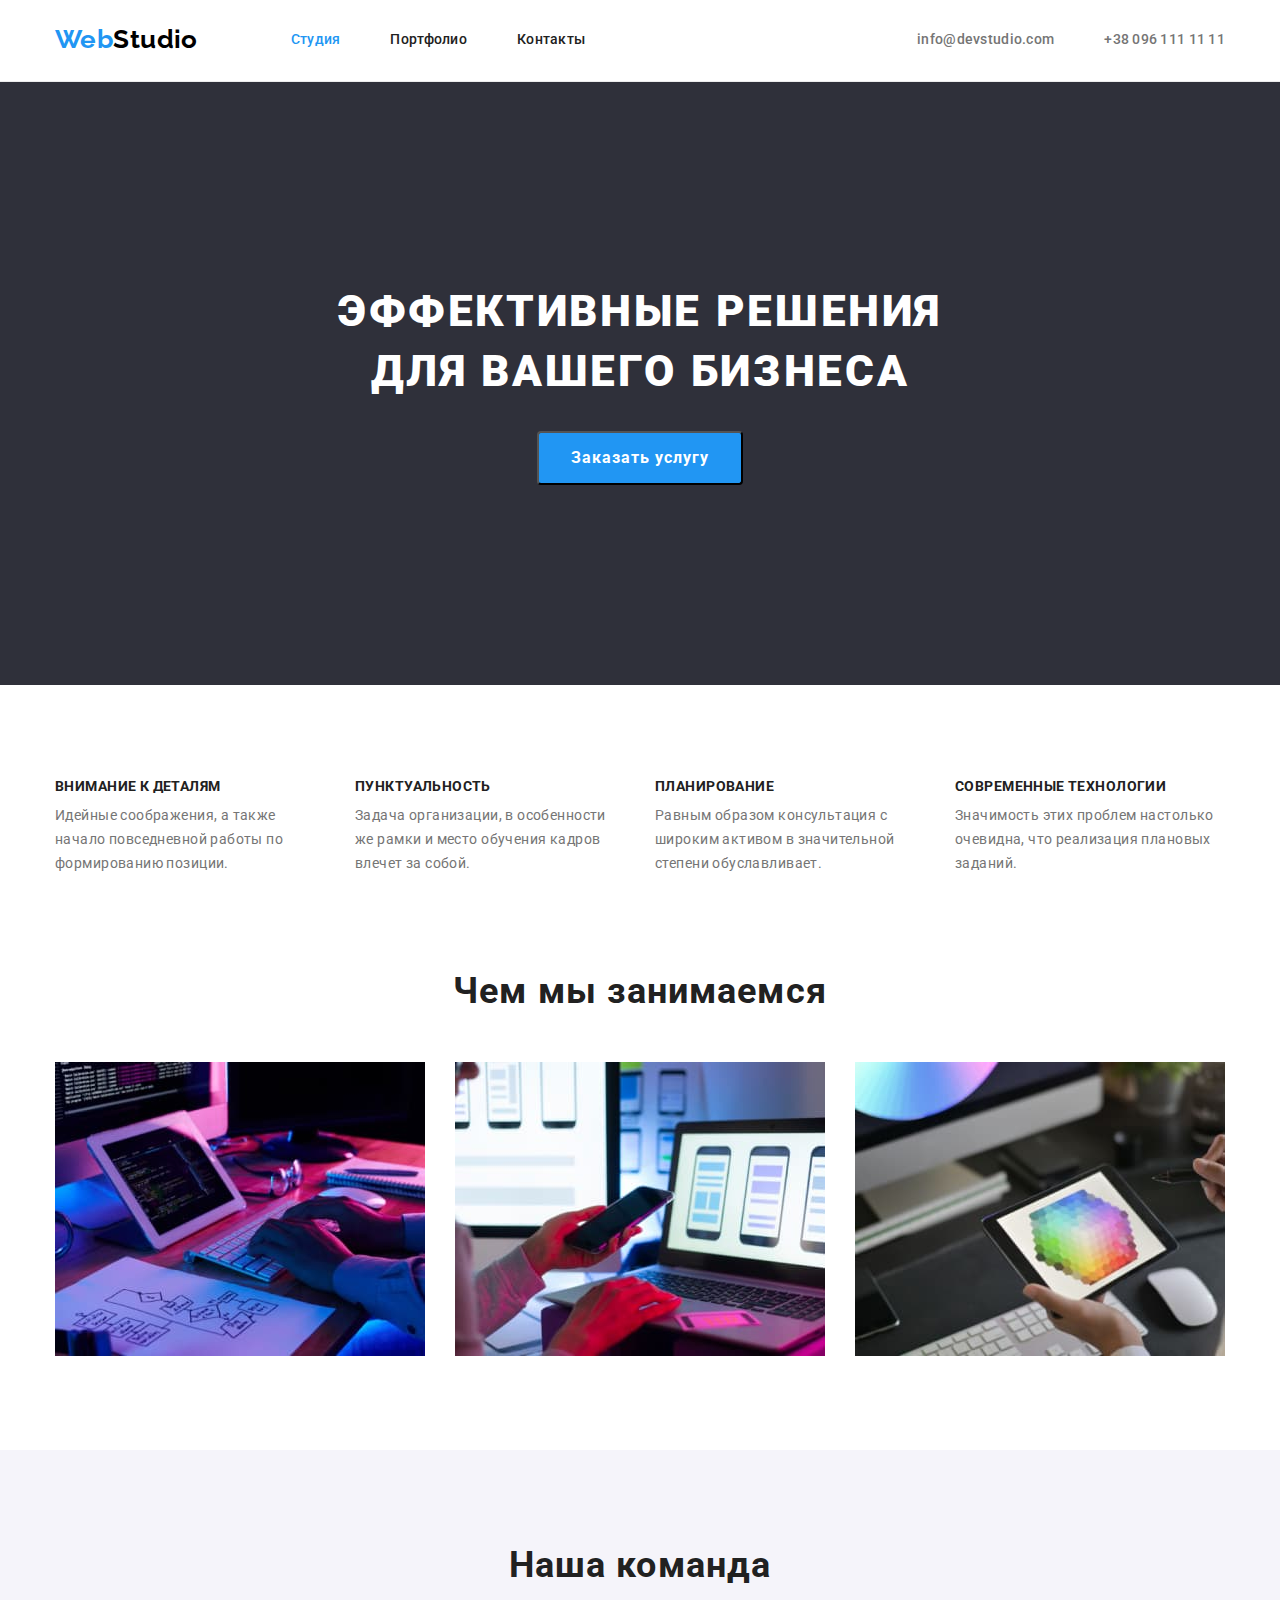
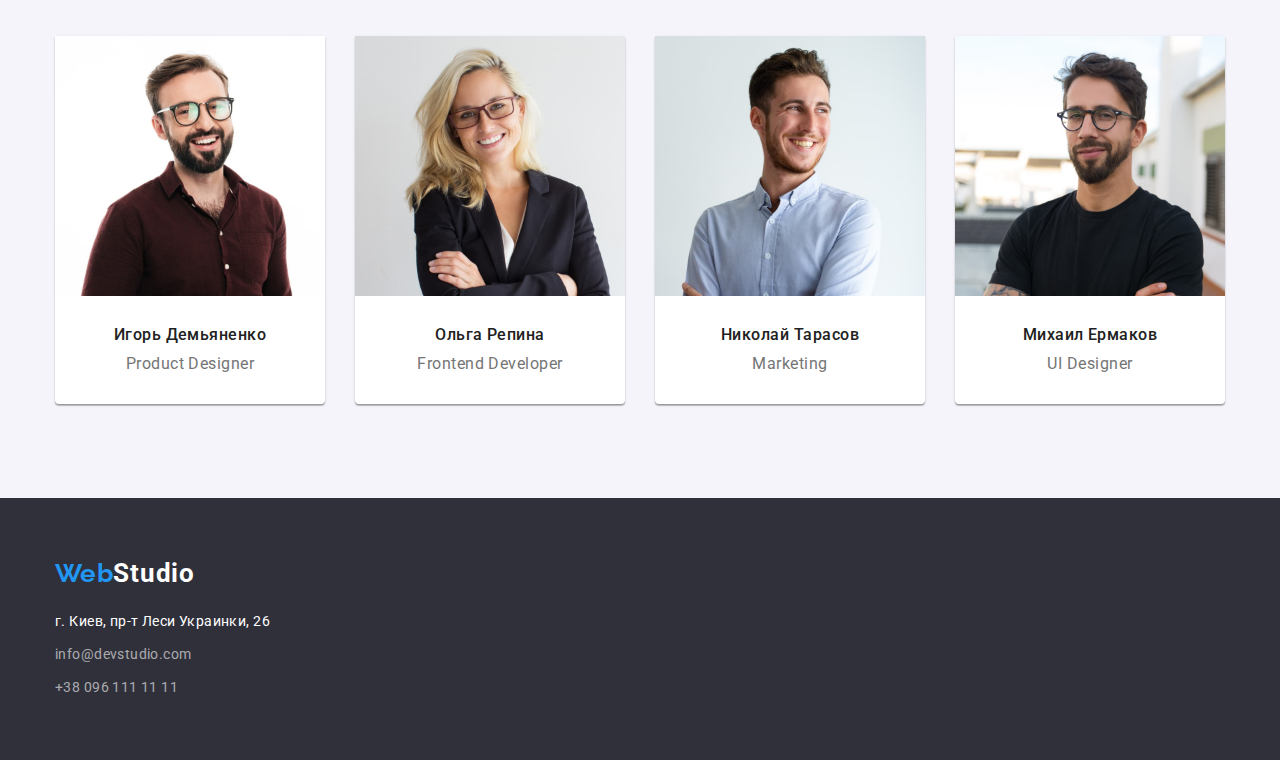
==== commit 743d2290: "new" ====
--- a/index.html
+++ b/index.html
@@ -25,9 +25,9 @@
     <header class="head">
       <div class="container">
         <div class="head-row">
-          <!--Навигация шапки-->
+          <!--Навигация шапки--->
           <nav class="nav-row site-navigation">
-            <!--Черный Логотип-->
+            <!--Черный Логотип--->
             <a href="./index.html"
               ><span class="web no-lines">Web</span
               ><span class="studio no-lines">Studio</span></a
--- a/css/styles.css
+++ b/css/styles.css
@@ -64,248 +64,6 @@
 .additional-sec {
   padding-bottom: 94px;
 }
-
-/*Шапка*/
-.head {
-  border-bottom: 1px solid #ececec;
-}
-.head-row {
-  display: flex;
-  align-items: center;
-  padding-top: 24px;
-  padding-bottom: 25px;
-}
-/*Navigation*/
-.nav-row {
-  display: flex;
-  align-items: center;
-}
-/*Logotyp*/
-.web,
-.studio {
-  text-decoration: none;
-  font-family: Raleway;
-  font-weight: bold;
-  font-size: 26px;
-  line-height: 1.2;
-}
-.web {
-  color: var(--brand-color);
-}
-.studio {
-  color: #000000;
-}
-.site-nav {
-  display: flex;
-  margin-left: 93px;
-}
-.site-nav .item:not(:last-child) {
-  margin-right: 50px;
-}
-
-.nav-text {
-  color: var(--main-text-color);
-  font-style: normal;
-  font-weight: 500;
-  font-size: 14px;
-  line-height: 1.14;
-  letter-spacing: 0.02em;
-}
-.active-page {
-  color: var(--brand-color);
-}
-
-.nav-text:hover,
-.nav-text:focus {
-  color: var(--brand-color);
-}
-.site-contacts {
-  display: flex;
-  margin-left: auto;
-}
-.site-contacts .item:not(:last-child) {
-  margin-right: 50px;
-}
-.contacts {
-  text-decoration: none;
-  font-style: normal;
-  font-weight: 500;
-  font-size: 14px;
-  line-height: 1.14;
-  letter-spacing: 0.02em;
-  color: var(--second-text-color);
-}
-.contacts:hover,
-.contacts:focus {
-  color: var(--brand-color);
-}
-.mail-contact
-/*Студия*/
-/*Баннер*/
-.banner {
-  padding-top: 200px;
-  padding-bottom: 200px;
-}
-.banner-section {
-  padding-top: 200px;
-  padding-bottom: 200px;
-  text-align: center;
-  background-color: #2f303a;
-  width: auto;
-}
-
-.main-studio-header {
-  margin-top: 0;
-  margin-bottom: 29px;
-  font-weight: 900;
-  font-size: 44px;
-  line-height: 1.36;
-  text-align: center;
-  letter-spacing: 0.06em;
-  text-transform: uppercase;
-  color: var(--white-color);
-}
-.banner-button {
-  padding: 10px 32px;
-  border-radius: 4px;
-  margin-left: auto;
-  margin-right: auto;
-  letter-spacing: 0.06em;
-  font-weight: bold;
-  font-size: 16px;
-  line-height: 1.87;
-  align-items: center;
-  background: var(--brand-color);
-}
-
-.text-shadow {
-  color: var(--white-color);
-}
-.text-shadow:hover,
-.text-shadow:focus {
-  text-shadow: 0px 4px 4px rgba(0, 0, 0, 0.25), 0px 4px 4px rgba(0, 0, 0, 0.25);
-}
-
-/*Основные принципы*/
-.main-pr-list {
-  display: flex;
-  justify-content: center;
-}
-.main-pr-list .item:not(:last-child) {
-  margin-right: 30px;
-}
-.second-header {
-  margin-bottom: 10px;
-  font-weight: bold;
-  font-size: 14px;
-  line-height: 1.14;
-}
-.principles-description {
-  font-size: 14px;
-  line-height: 1.71;
-  letter-spacing: 0.03em;
-  color: var(--second-text-color);
-}
-/*Чем мы занимаемся*/
-.img-row {
-  display: flex;
-  margin-top: 50px;
-  justify-content: center;
-}
-.img-row .item:not(:last-child) {
-  margin-right: 30px;
-}
-
-/* Наша команда */
-.about-workers {
-  background-color: #f5f4fa;
-}
-.section-header-text {
-  font-weight: bold;
-  font-size: 36px;
-  line-height: 1.17;
-  text-align: center;
-  letter-spacing: 0.03em;
-}
-.our-team {
-  display: flex;
-  margin-top: 50px;
-  justify-content: center;
-}
-.our-team .item:not(:last-child) {
-  margin-right: 30px;
-}
-.our-team .item {
-  padding-bottom: 30px;
-  background-color: var(--white-color);
-  box-shadow: 0px 1px 3px rgba(0, 0, 0, 0.12), 0px 1px 1px rgba(0, 0, 0, 0.14),
-    0px 2px 1px rgba(0, 0, 0, 0.2);
-  border-radius: 0px 0px 4px 4px;
-}
-.worker-img {
-  margin-bottom: 30px;
-}
-.worker-name {
-  margin-bottom: 10px;
-  font-weight: 500;
-  font-size: 16px;
-  line-height: 1.18;
-  text-align: center;
-  letter-spacing: 0.03em;
-}
-.position {
-  font-size: 16px;
-  line-height: 1.18;
-  text-align: center;
-  letter-spacing: 0.03em;
-  color: var(--second-text-color);
-}
-/*Подвал*/
-.basment {
-  background: #2f303a;
-  width: auto;
-  padding-top: 60px;
-  padding-bottom: 60px;
-}
-
-.address-activity {
-  font-style: normal;
-  font-size: 14px;
-  line-height: 1.71;
-  letter-spacing: 0.03em;
-  color: var(--white-color);
-}
-.address-activity:hover,
-.address-activity:focus {
-  color: var(--brand-color);
-}
-
-.contacts-basment {
-  font-style: normal;
-  font-size: 14px;
-  line-height: 1.71;
-  letter-spacing: 0.03em;
-  color: rgba(255, 255, 255, 0.6);
-}
-.address-item {
-  margin-bottom: 9px;
-}
-.contacts-basment:hover,
-.contacts-basment:focus {
-  color: var(--brand-color);
-}
-.basment-logo {
-  margin-bottom: 20px;
-}
-.studio-basment {
-  font-weight: bold;
-  font-size: 26px;
-  line-height: 1.19;
-  letter-spacing: 0.03em;
-  color: var(--white-color);
-}
-/*Портфолио*/
-
 .visually-hidden {
   position: absolute;
   width: 1px;
@@ -317,6 +75,256 @@
   clip: rect(0 0 0 0);
 }
 
+/*Шапка*/
+.head {
+  padding-top: 24px;
+  padding-bottom: 25px;
+  border-bottom: 1px solid #ececec;
+}
+.head-row {
+  display: flex;
+  align-items: center;
+}
+/*Navigation*/
+.nav-row {
+  display: flex;
+  align-items: center;
+}
+/*Logotyp*/
+.web,
+.studio {
+  text-decoration: none;
+  font-family: Raleway;
+  font-weight: bold;
+  font-size: 26px;
+  line-height: 1.2;
+}
+.web {
+  color: var(--brand-color);
+}
+.studio {
+  color: #000000;
+}
+/* Навигация */
+.site-nav {
+  display: flex;
+  margin-left: 93px;
+}
+.site-nav .item:not(:last-child) {
+  margin-right: 50px;
+}
+
+.nav-text {
+  color: var(--main-text-color);
+  font-style: normal;
+  font-weight: 500;
+  font-size: 14px;
+  line-height: 1.14;
+  letter-spacing: 0.02em;
+}
+.active-page {
+  color: var(--brand-color);
+}
+
+.nav-text:hover,
+.nav-text:focus {
+  color: var(--brand-color);
+}
+/* Контакты Шапки */
+.site-contacts {
+  display: flex;
+  margin-left: auto;
+}
+.site-contacts .item:not(:last-child) {
+  margin-right: 50px;
+}
+.contacts {
+  text-decoration: none;
+  font-style: normal;
+  font-weight: 500;
+  font-size: 14px;
+  line-height: 1.14;
+  letter-spacing: 0.02em;
+  color: var(--second-text-color);
+}
+.contacts:hover,
+.contacts:focus {
+  color: var(--brand-color);
+}
+.mail-contact
+/*Студия*/
+/*Баннер*/
+.banner {
+  padding-top: 200px;
+  padding-bottom: 200px;
+}
+.banner-section {
+  padding-top: 200px;
+  padding-bottom: 200px;
+  text-align: center;
+  background-color: #2f303a;
+  width: auto;
+}
+/* Основной заголовок */
+.main-studio-header {
+  margin-top: 0;
+  font-weight: 900;
+  font-size: 44px;
+  line-height: 1.36;
+  text-align: center;
+  letter-spacing: 0.06em;
+  text-transform: uppercase;
+  color: var(--white-color);
+}
+/* Кнопка баннера */
+.banner-button {
+  margin-top: 29px;
+  padding: 10px 32px;
+  border-radius: 4px;
+  margin-left: auto;
+  margin-right: auto;
+  letter-spacing: 0.06em;
+  font-weight: bold;
+  font-size: 16px;
+  line-height: 1.87;
+  align-items: center;
+  background: var(--brand-color);
+}
+/* Актив кнопки */
+.text-shadow {
+  color: var(--white-color);
+}
+.text-shadow:hover,
+.text-shadow:focus {
+  text-shadow: 0px 4px 4px rgba(0, 0, 0, 0.25), 0px 4px 4px rgba(0, 0, 0, 0.25);
+}
+
+/*Основные принципы*/
+.main-pr-list {
+  display: flex;
+  justify-content: center;
+}
+.main-pr-list .item:not(:last-child) {
+  margin-right: 30px;
+}
+/* Второй заголовок */
+.second-header {
+  margin-bottom: 10px;
+  font-weight: bold;
+  font-size: 14px;
+  line-height: 1.14;
+}
+/* Описание принципов */
+.principles-description {
+  width: 270px;
+  font-size: 14px;
+  line-height: 1.71;
+  letter-spacing: 0.03em;
+  color: var(--second-text-color);
+}
+/*Чем мы занимаемся*/
+.img-row {
+  display: flex;
+  margin-top: 50px;
+  justify-content: center;
+}
+.img-row .item:not(:last-child) {
+  margin-right: 30px;
+}
+
+/* Наша команда */
+.about-workers {
+  background-color: #f5f4fa;
+}
+
+.section-header-text {
+  font-weight: bold;
+  font-size: 36px;
+  line-height: 1.17;
+  text-align: center;
+  letter-spacing: 0.03em;
+}
+/* Манипуляции с командой */
+.our-team {
+  display: flex;
+  margin-top: 50px;
+  justify-content: center;
+}
+.our-team .item:not(:last-child) {
+  margin-right: 30px;
+}
+.our-team .item {
+  padding-bottom: 30px;
+  background-color: var(--white-color);
+  box-shadow: 0px 1px 3px rgba(0, 0, 0, 0.12), 0px 1px 1px rgba(0, 0, 0, 0.14),
+    0px 2px 1px rgba(0, 0, 0, 0.2);
+  border-radius: 0px 0px 4px 4px;
+}
+.worker-img {
+  margin-bottom: 30px;
+}
+/* Имена и позиции */
+.worker-name {
+  margin-bottom: 10px;
+  font-weight: 500;
+  font-size: 16px;
+  line-height: 1.18;
+  text-align: center;
+  letter-spacing: 0.03em;
+}
+.position {
+  font-size: 16px;
+  line-height: 1.18;
+  text-align: center;
+  letter-spacing: 0.03em;
+  color: var(--second-text-color);
+}
+/*Подвал*/
+.basment {
+  background: #2f303a;
+  width: auto;
+  padding-top: 60px;
+  padding-bottom: 60px;
+}
+/* Манипуляции с ссылками адреса */
+.address-activity {
+  font-style: normal;
+  font-size: 14px;
+  line-height: 1.71;
+  letter-spacing: 0.03em;
+  color: var(--white-color);
+}
+.address-activity:hover,
+.address-activity:focus {
+  color: var(--brand-color);
+}
+/* Контакты подвала */
+.contacts-basment {
+  font-style: normal;
+  font-size: 14px;
+  line-height: 1.71;
+  letter-spacing: 0.03em;
+  color: rgba(255, 255, 255, 0.6);
+}
+.address-item {
+  margin-bottom: 9px;
+}
+.contacts-basment:hover,
+.contacts-basment:focus {
+  color: var(--brand-color);
+}
+.basment-logo {
+  margin-bottom: 20px;
+}
+.studio-basment {
+  font-weight: bold;
+  font-size: 26px;
+  line-height: 1.19;
+  letter-spacing: 0.03em;
+  color: var(--white-color);
+}
+/*Портфолио*/
+/* Кнопки портфолио */
 .button-row {
   display: flex;
   justify-content: center;
@@ -327,6 +335,7 @@
 }
 
 .button-cursor {
+  padding: 6px 22px;
   font-family: Raleway;
   background-color: #f5f4fa;
   font-style: normal;
@@ -350,16 +359,22 @@
   background-color: var(--brand-color);
   color: var(--white-color);
 }
+/* Галерея */
 .portfolio-gallery {
   display: flex;
   flex-wrap: wrap;
+
+  margin-right: -30px;
+  margin-bottom: -30px;
 }
 .portfolio-gallery .item {
+  flex-basis: calc(100% / 3 - 30px);
   margin-right: 30px;
   margin-bottom: 30px;
 }
-.portfolio-gallery .item:nth-child(3n) {
-  margin-right: 0;
+.gallery-info {
+  padding: 20px 24px;
+  border: 1px solid #eeeeee;
 }
 
 .project-name {
